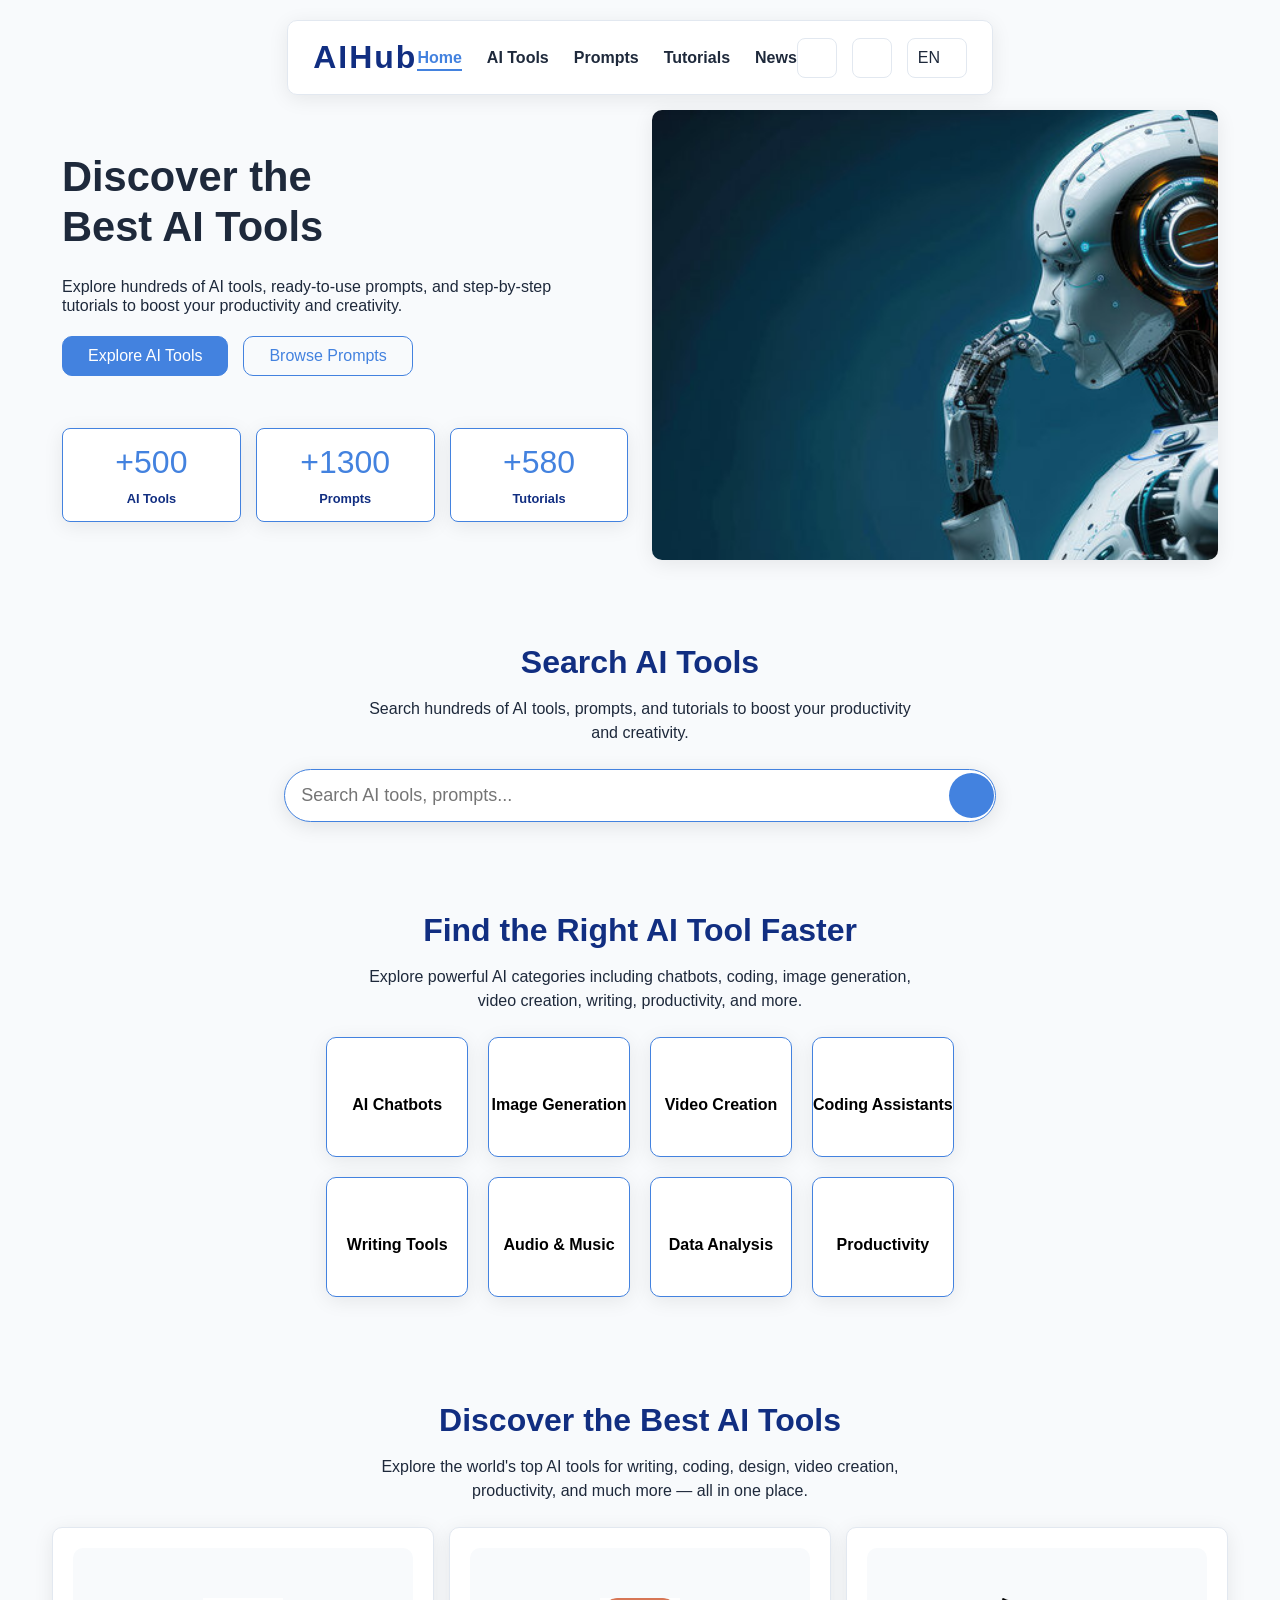
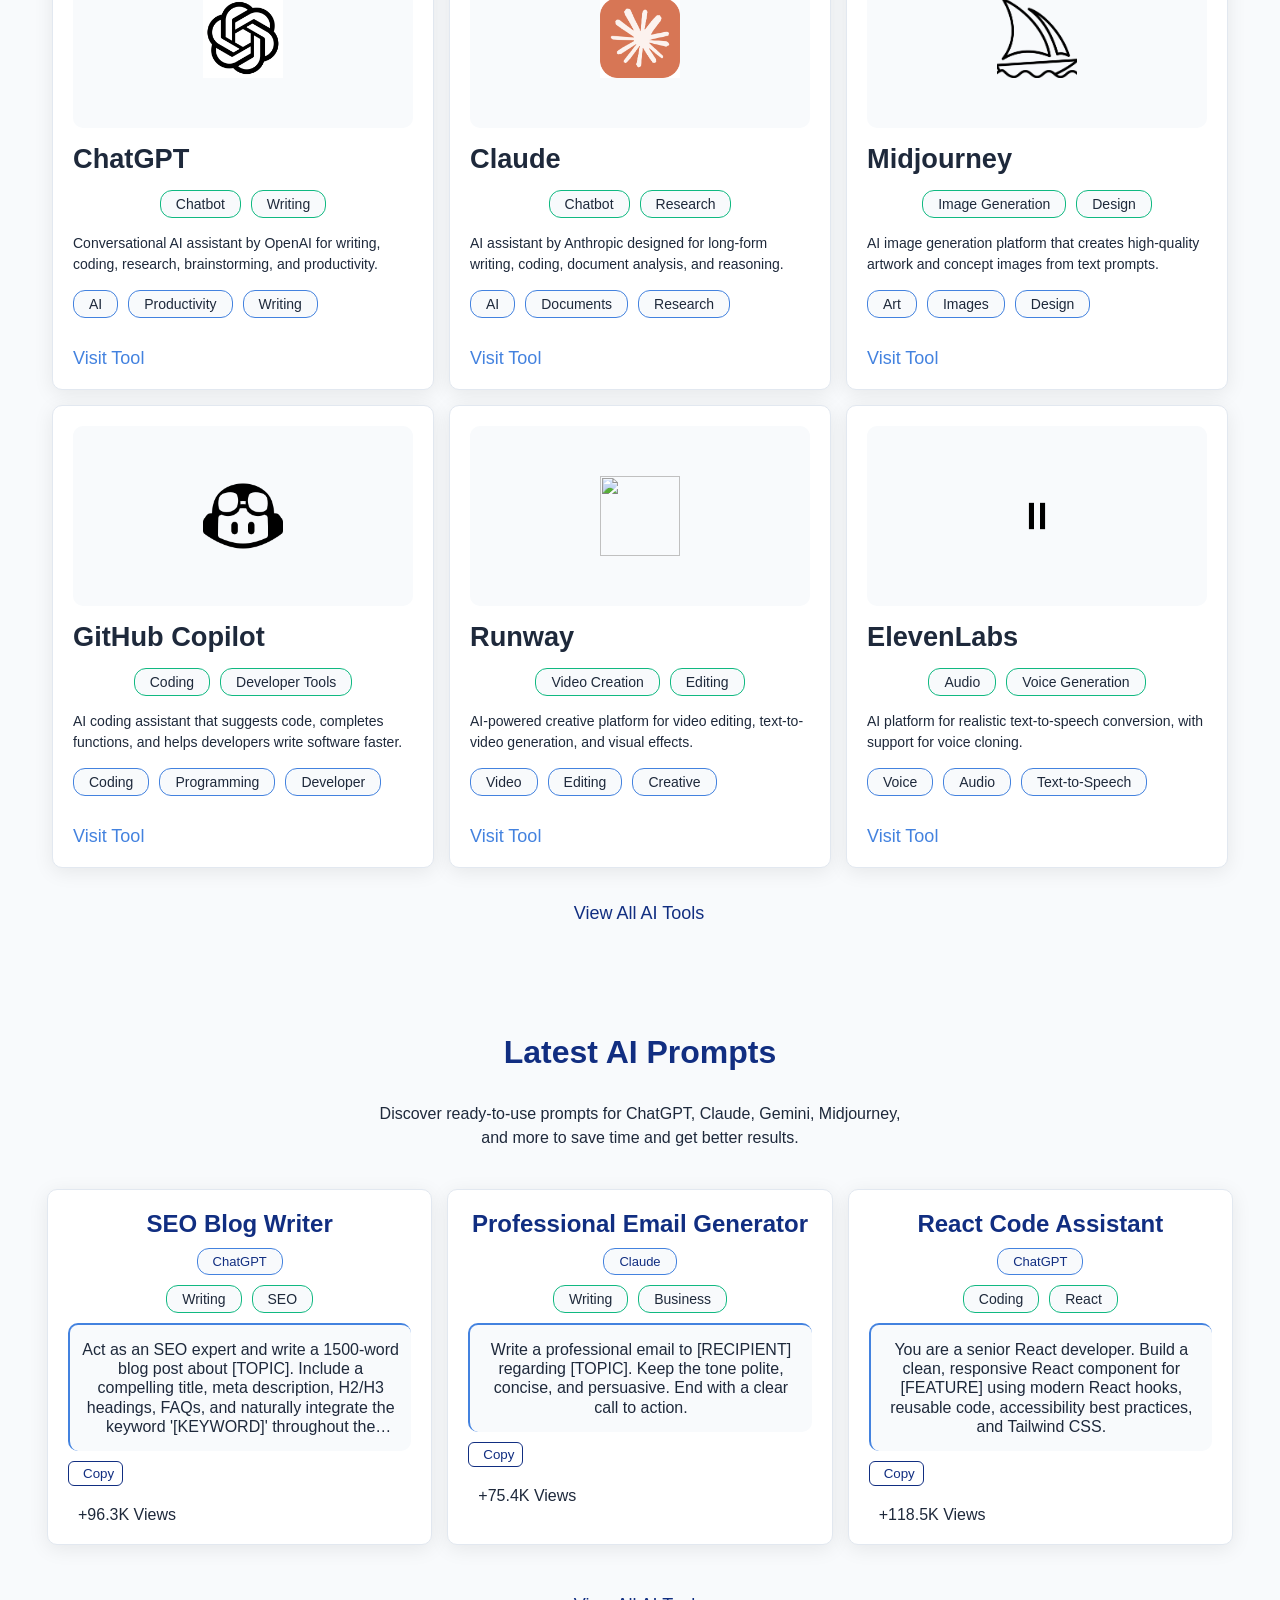
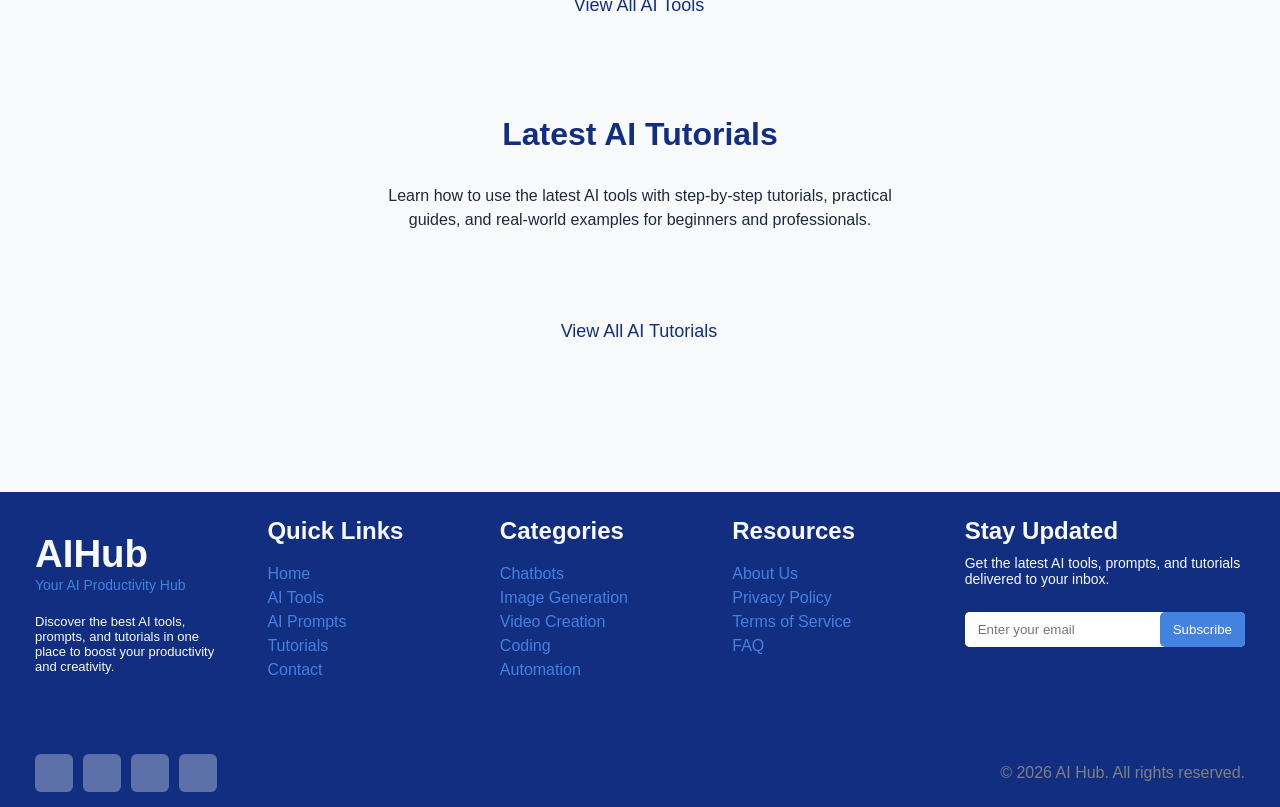
==== index.html @ 7625a00a "Add files via upload" ====
<!doctype html>
<html lang="en">
  <head>
    <meta charset="UTF-8" />
    <meta name="viewport" content="width=device-width, initial-scale=1.0" />
    <title>AIHub - AI Tools & Prompts</title>
    <link rel="stylesheet" href="css/style.css" />

    <!-- Google Font -->
    <link rel="preconnect" href="https://fonts.googleapis.com" />
    <link rel="preconnect" href="https://fonts.gstatic.com" crossorigin />
    <link
      href="https://fonts.googleapis.com/css2?family=Cairo:wght@400;600;700&display=swap"
      rel="stylesheet"
    />

    <!-- Font Awesome -->
    <link
      rel="stylesheet"
      href="https://cdnjs.cloudflare.com/ajax/libs/font-awesome/7.0.1/css/all.min.css"
    />
  </head>
  <body>
    <div class="container">
      <!-- Header -->
      <header>
        <a href="index.html"><h1>AIHub</h1></a>
        <nav>
          <ul class="list">
            <li><a href="index.html" class="nav-link active">Home</a></li>
            <li><a href="tools.html" class="nav-link">AI Tools</a></li>
            <li><a href="prompts.html" class="nav-link">Prompts</a></li>
            <li><a href="tutorials.html" class="nav-link">Tutorials</a></li>
            <li><a href="#" class="nav-link">News</a></li>
          </ul>
        </nav>
        <div class="icons">
          <a href="#search-section" class="search"
            ><i class="fa-solid fa-magnifying-glass"></i
          ></a>
          <button class="dark-mode">
            <i class="fa-solid fa-moon"></i> <i class="fa-solid fa-sun"></i>
          </button>
          <div class="lang">
            <p>EN</p>
            <i class="fa-solid fa-chevron-down"></i>
          </div>
          <div class="lang-container">
            <p class="en">EN <img src="image/leng-image-1.png" alt="" /></p>
            <p class="fr">FR <img src="image/lang-image-3.jpg" alt="" /></p>
            <p class="ar">AR <img src="image/lang-image-2.jpg" alt="" /></p>
          </div>
          <div class="menu">
            <i class="fa-solid fa-bars"></i>
          </div>
        </div>
      </header>
      <!-- Hero -->

      <section class="hero">
        <div class="left-section">
          <h1>Discover the Best AI Tools</h1>
          <p>
            Explore hundreds of AI tools, ready-to-use prompts, and step-by-step
            tutorials to boost your productivity and creativity.
          </p>
          <div class="btns">
            <a href="#featured-ai-tools"
              ><button class="primary-btn">Explore AI Tools</button></a
            >
            <a href="#latest-prompts">
              <button class="secondary-btn">Browse Prompts</button>
            </a>
          </div>
          <div class="stats">
            <div class="ai-tools">
              <span>+500</span>
              <h3>AI Tools</h3>
            </div>
            <div class="prompts">
              <span>+1300</span>
              <h3>Prompts</h3>
            </div>
            <div class="tutorials">
              <span>+580</span>
              <h3>Tutorials</h3>
            </div>
          </div>
        </div>
        <div class="right-section">
          <img src="image/image-1.jpg" alt="AI Dashboard" />
        </div>
      </section>

      <!-- search -->

      <div class="search-section" id="search-section">
        <h1 class="title-h1">Search AI Tools</h1>
        <p class="description">
          Search hundreds of AI tools, prompts, and tutorials to boost your
          productivity and creativity.
        </p>
        <div class="search-box">
          <input
            type="search"
            id="search-input"
            placeholder="Search AI tools, prompts..."
          />
          <button class="search-btn">
            <a href="#"><i class="fa-solid fa-magnifying-glass"></i></a>
          </button>
        </div>
      </div>

      <!-- Categories -->

      <div class="categories-section">
        <h1 class="title-h1">Find the Right AI Tool Faster</h1>
        <p class="description">
          Explore powerful AI categories including chatbots, coding, image
          generation, video creation, writing, productivity, and more.
        </p>
        <div class="categories"></div>
      </div>

      <!-- Featured AI Tools -->

      <div class="featured-ai-tools" id="featured-ai-tools">
        <h1 class="title-h1">Discover the Best AI Tools</h1>
        <p class="description">
          Explore the world's top AI tools for writing, coding, design, video
          creation, productivity, and much more — all in one place.
        </p>
        <div class="featureds"></div>
        <div class="view-all-btn">
          <a href="tools.html"
            >View All AI Tools <i class="fa-solid fa-arrow-right"></i
          ></a>
        </div>
      </div>

      <!-- Latest Prompts -->

      <div class="latest-prompts" id="latest-prompts">
        <h1 class="title-h1">Latest AI Prompts</h1>
        <p class="description desc-prompt">
          Discover ready-to-use prompts for ChatGPT, Claude, Gemini, Midjourney,
          and more to save time and get better results.
        </p>
        <div class="prompts-cards"></div>
        <div class="view-all-btn">
          <a href="prompts.html"
            >View All AI Tools <i class="fa-solid fa-arrow-right"></i
          ></a>
        </div>
      </div>

      <!-- Latest Tutorials -->

      <div class="latest-tutorials">
        <h1 class="title-h1">Latest AI Tutorials</h1>
        <p class="description">
          Learn how to use the latest AI tools with step-by-step tutorials,
          practical guides, and real-world examples for beginners and
          professionals.
        </p>
        <div class="cards-tutorials"></div>
        <div class="view-all-btn">
          <a href="tutorials.html"
            >View All AI Tutorials <i class="fa-solid fa-arrow-right"></i
          ></a>
        </div>
      </div>
    </div>
    <!-- Footer -->

    <footer>
      <div class="footer-content">
        <div class="logo">
          <h1>AIHub</h1>
          <span>Your AI Productivity Hub</span>
          <p>
            Discover the best AI tools, prompts, and tutorials in one place to
            boost your productivity and creativity.
          </p>
        </div>
        <div class="quick-links">
          <h2>Quick Links</h2>
          <ul>
            <li><a href="#">Home</a></li>
            <li><a href="#">AI Tools</a></li>
            <li><a href="#">AI Prompts</a></li>
            <li><a href="#">Tutorials</a></li>
            <li><a href="#">Contact</a></li>
          </ul>
        </div>
        <div class="categories-footer">
          <h2>Categories</h2>
          <ul>
            <li><a href="#">Chatbots</a></li>
            <li><a href="#">Image Generation</a></li>
            <li><a href="#">Video Creation</a></li>
            <li><a href="#">Coding</a></li>
            <li><a href="#">Automation</a></li>
          </ul>
        </div>
        <div class="resources">
          <h2>Resources</h2>
          <ul>
            <li><a href="#">About Us</a></li>
            <li><a href="#">Privacy Policy</a></li>
            <li><a href="#">Terms of Service</a></li>
            <li><a href="#">FAQ</a></li>
          </ul>
        </div>

        <div class="newsletter">
          <form>
            <h3>Stay Updated</h3>
            <p>
              Get the latest AI tools, prompts, and tutorials delivered to your
              inbox.
            </p>
            <div class="add-email">
              <input type="email" id="email" placeholder="Enter your email" />
              <button type="submit" id="subscribe">Subscribe</button>
            </div>
          </form>
        </div>
      </div>

      <div class="bottom-footer">
        <div class="links">
          <a href="https://github.com"><i class="fa-brands fa-github"></i></a>
          <a href="https://www.youtube.com"
            ><i class="fa-brands fa-youtube"></i
          ></a>
          <a href="https://www.linkedin.com/"
            ><i class="fa-brands fa-linkedin"></i
          ></a>
          <a href="https://x.com/"><i class="fa-brands fa-x-twitter"></i></a>
        </div>
        <div class="copyright">
          <p>© 2026 AI Hub. All rights reserved.</p>
        </div>
      </div>
    </footer>
    <script src="js/render.js"></script>
    <script src="js/index.js"></script>
  </body>
</html>
---- css/style.css ----
*{
    margin: 0;
    padding: 0;
    box-sizing: border-box;
    font-family: 'Inter', sans-serif;
}

:root{
    --background: #F8FAFC;
    --primary: #4382DF;
    --secondary: #112E81;
    --accent: #10B981;
    --surface: #FFFFFF;
    --text: #1E293B;
    --border: #E2E8F0;
    --shadow: 0 4px 20px rgba(0,0,0,.08);
    --transition: 0.3s ease-in-out;
}

.dark{
    --background: #0F172A;
    --primary: #60A5FA;
    --secondary: #E2E8F0;
    --accent: #34D399;
    --surface: #1E293B;
    --text: #F8FAFC;
    --border: #334155;
    --shadow: 0 4px 20px rgba(0,0,0,.35);
    --transition: 0.3s ease-in-out;
}

html{
    scroll-behavior: smooth;
}

body{
    background: var(--background);
    color: var(--text);
    min-height: 100vh;
}

a{
    text-decoration: none;
}

.container{
    width: 95%;
    max-width: 1300px;
    margin: 0 auto;
    display: flex;
    flex-direction: column;
    align-items: center;
    justify-content: center;
}

/* header */

header{
    position: sticky;
    background: var(--surface);
    box-shadow: var(--shadow);
    top: 20px;
    z-index: 1000;
    min-height: 75px;
    display: flex;
    align-items: center;
    justify-content: space-between;
    padding: 15px 25px;
    border-radius: 10px;
    transition: var(--transition);
    border: 1px solid var(--border);
}

header h1{
    cursor: pointer;
    color: var(--secondary);
    font-size: 2rem;
    letter-spacing: 2px;
}

header h1:hover{
    scale: 1.03;
}

header nav ul{
    display: flex;
    gap: 25px;
    list-style: none;
}

header nav ul li a{
    text-decoration: none;
    color: var(--text);
    font-weight: 600;
    position: relative;
    transition: var(--transition);
}

header nav ul li .nav-link::after{
    content: '';
    position: absolute;
    width: 0px;
    height: 2px;
    bottom: -5px;
    left: 0;
    background: var(--primary);
    transition: var(--transition);
}

header nav ul li .nav-link.active::after{
    width: 100%;
}

header nav ul li .nav-link:hover,
header nav ul li .nav-link.active{
    color: var(--primary);
}

header nav ul li:hover .nav-link::after{
    width: 100%;
}

header .icons{
    display: flex;
    align-items: center;
    gap: 15px;
}

header .icons .search, header .icons .dark-mode, header .icons .menu{
    width: 40px;
    height: 40px;
    font-size: 1.2rem;
    background: var(--surface);
    border: 1px solid var(--border);
    border-radius: 8px;
    display: flex;
    align-items: center;
    justify-content: center;
    color: var(--secondary);
    cursor: pointer;
    transition: var(--transition);
}

.dark-mode .fa-sun{
    display: none;
}

.dark .fa-moon{
    display: none;
}

.dark .fa-sun{
    display: inline-block;
}

header .search a {
    color: var(--secondary);
}

header .icons .menu{
    display: none;
}

header .lang-container{
    position: absolute;
    top: 90px;
    right: 20px;
    background: var(--surface);
    padding: 10px ;
    flex-direction: column;
    gap: 10px;
    box-shadow: var(--shadow);
    border-radius: 10px;
    transition: var(--transition);
    display: none;
}

header .lang-container.active{
    display: flex;
}

header .lang-container p{
    border-bottom: 1px solid var(--border);
    display: flex;
    align-items: center;
    gap: 20px;
    padding: 8px;
    border-radius: 10px;
    cursor: pointer;
}

header .lang-container p:hover{
    background: var(--background);
}

header .lang-container p img{
    width: 30px;
    height: 20px;
    object-fit: cover;
}

header .icons .search:hover, header .icons .dark-mode:hover, header .lang:hover{
    background: var(--primary);
    color: var(--surface);
    scale: 1.05;
}

header .lang{
    display: flex;
    align-items: center;
    justify-content: space-between;
    gap: 6px;
    cursor: pointer;
    height: 40px;
    min-width: 60px;
    padding: 6px 10px;
    background: var(--surface);
    border: 1px solid var(--border);
    border-radius: 8px;
    transition: var(--transition);
}

header .lang i{
    font-size: 15px;
}

header .lang.active i{
    transform: rotate(180deg);
}

/* hero */

.hero{
    display: flex;
    align-items: center;
    justify-content: space-between;
    margin: 20px 0;
    min-height: 300px;
    padding: 15px 30px;
}

.hero .left-section{
    width: 49%;
}

.hero .left-section h1{
    font-size: 2.6rem;
    margin-bottom: 25px;
    font-weight: 700;
    max-width: 300px;
    line-height: 1.2;
}

.hero .left-section p{
    margin-bottom: 20px;
    line-height: 1.2;
    max-width: 500px;
}

.hero .left-section .btns{
    display: flex;
    gap: 15px;
}

.hero .left-section button{
    padding: 10px 25px;
    font-size: 1rem;
    border: none;
    border-radius: 10px;
    cursor: pointer;
    margin-bottom: 20px;
    transition: var(--transition);
}

.hero .left-section .primary-btn{
    background: var(--primary);
    color: var(--surface);
    border: 1px solid var(--primary);
}

.hero .left-section .primary-btn:hover{
    color: var(--primary);
    background: transparent;
    scale: 1.05;
}
.hero .left-section .secondary-btn{
    background: transparent;
    border: 1px solid var(--primary);
    color: var(--primary);
}
.hero .left-section .secondary-btn:hover{
    color: var(--surface);
    background: var(--primary);
    scale: 1.05;
}

.hero .left-section .stats{
    width: 100%;
    display: flex;
    justify-content: space-between;
    align-items: center;
    gap: 15px;
}

.hero .left-section .stats div{
    flex: 1;
    background: var(--surface);
    padding: 15px;
    border: 1px solid var(--primary);
    border-radius: 8px;
    text-align: center;
    display: flex;
    flex-direction: column;
    gap: 10px;
    box-shadow: var(--shadow);
    margin-top: 2rem;
    transition: 0.2s ease;
}

.hero .left-section .stats div:hover{
    box-shadow: 0 4px 20px rgba(0,0,0,.2);
    transform: translateY(-5px);
}

.hero .left-section .stats div span{
    font-size: 2rem;
    color: var(--primary);
}

.hero .left-section .stats div h3{
    font-size: 0.8rem;
    color: var(--secondary);
}

.hero .right-section{
    width: 49%;
}

.hero .right-section img{
    width: 100%;
    height: 450px;
    object-fit: cover;
    border-radius: 10px;
    box-shadow: var(--shadow);
}

/* search-section */

.search-section{
    margin: 30px 0;
    text-align: center;
    padding: 15px;
    width: 100%;
}

.search-section .search-box{
    max-width: 60%;
    margin: auto;
    display: flex;
    align-items: center;
    justify-content: center;
    border: 1px solid var(--primary);
    border-radius: 40px;
    background: var(--surface);
    box-shadow: 0 4px 20px rgba(0,0,0,.1);
    transition: var(--transition);
    padding: 0 1px;
}

.search-section .search-box input{
    flex: 1;
    padding: 15px;
    background: transparent;
    border: none;
    outline: none;
    font-size: 18px;
}

.search-section .search-box:has(input:focus){
    box-shadow: 0 4px 20px rgba(0,0,0,.3);
    scale: 1.1;
}

.search-section .search-box button{
    border-radius: 50%;
    width: 45px;
    height: 45px;
    font-size: 18px;
    padding: 0 12px;
    background: var(--primary);
    border: none;
    cursor: pointer;
    color: var(--surface);
    transition: scale var(--transition);
}

.search-section .search-box button:hover{
    scale: 1.02;
}

.search-section .search-box a{
    color: var(--surface);
}

/* categories-section */

.categories-section{
    margin: 30px auto;
    text-align: center;
    padding: 15px 0;
    max-width: 1000px;
}

.categories-section .categories{
    display: grid;
    grid-template-columns: repeat(4 ,1fr);
    gap: 20px;
}

.categories-section .categories .categorie{
    background: var(--surface);
    min-height: 120px;
    border: 1px solid var(--primary);
    border-radius: 10px;
    display: flex;
    flex-direction: column;
    align-items: center;
    justify-content: center;
    gap: 15px;
    cursor: pointer;
    transition: var(--transition);
    box-shadow: var(--shadow);
}

.categories-section .categories .categorie i{
    font-size: 1.6rem;
    color: var(--secondary);
    transition: var(--transition);
}

.categories-section .categories .categorie h3{
    font-size: 16px;
}

.categories-section .categories .categorie:hover{
    transform: translateY(-5px);
    box-shadow: 0 4px 20px rgba(0,0,0,.2);
    background: var(--primary);
    color: var(--surface);
    border: 1px solid var(--secondary);
}

.categories-section .categories .categorie:hover i{
    scale: 1.2;
    color: var(--surface);
}

/* featured-ai-tools */

.featured-ai-tools{
    text-align: center;
    padding: 30px 20px;
    margin: 30px 0;
}

.featureds{
    display: grid;
    grid-template-columns: repeat(3, 1fr);
    gap: 15px;
}

.featureds .featured{
    background: var(--surface);
    border: 1px solid var(--border);
    border-radius: 10px;
    padding: 20px;
    box-shadow: var(--shadow);
    transition: var(--transition);
    display: flex;
    flex-direction: column;
    max-width: 400px;
    align-items: start;
    gap: 15px;
}

.featureds .featured:hover{
    transform: translateY(-3px);
    box-shadow: 0 4px 20px rgba(0,0,0,.2);
    border: 1px solid var(--primary);
}

.featureds .featured:hover .logo img{
    scale: 1.1;
}

.featureds .featured .logo{
    background: var(--background);
    padding: 50px;
    width: 100%;
    border-radius: 10px;
    display: flex;
    align-items: center;
    justify-content: center;
}

.featureds .featured .logo img{
    width: 80px;
    height: 80px;
    object-fit: cover;
    transition: var(--transition);
}

.featureds .featured strong{
    font-size: 1.7rem;
    font-weight: 600;
}

.featureds .featured .description{
    text-align: start;
    font-size: 14px;
    margin: 0;
}

.featureds .featured .tags{
    display: flex;
    gap: 10px;
}

.featureds .featured .tags span{
    background: var(--background);
    border: 1px solid var(--primary);
    padding: 5px 15px;
    font-size: 14px;
    border-radius: 12px;
}

.featureds .featured .stars{
    display: flex;
    gap: 5px;
    font-size: 18px;
}

.stars i{
    color: #FF8F00;
}

.btn-visit{
    display: flex;
    gap: 5px;
    align-items: center;
    text-decoration: none;
    font-size: 18px;
    color: var(--primary);
    transition: var(--transition);
}

.btn-visit:hover{
    gap: 10px;
}

.btn-visit i{
    font-size: 20px;
}

.view-all-btn a{
    display: flex;
    align-items: center;
    justify-content: center;
    margin-top: 35px;
    gap: 2px;
    transition: var(--transition);
    text-decoration: none;
    color: var(--secondary);
    font-size: 18px;
    font-weight: 500;
}

.view-all-btn i{
    font-size: 20px;
    transition: var(--transition);
}

.view-all-btn a:hover{
    color: var(--primary);
}

.view-all-btn a:hover i{
    transform: translateX(6px);
}

/* latest-prompts */

.latest-prompts{
    padding: 20px 15px;
    margin: 30px auto;
    text-align: center;
    display: flex;
    flex-direction: column;
    gap: 15px;
}

.title-h1{
    font-size: 2rem;
    margin-bottom: 16px;
    color: var(--secondary);
}

.description{
    max-width: 550px;
    margin: auto;
    margin-bottom: 24px;
    line-height: 1.5;
}

.desc-prompt{
    display: -webkit-box;
    -webkit-line-clamp: 5;
    -webkit-box-orient: vertical;
    overflow: hidden;
}

.prompts-cards{
    display: grid;
    grid-template-columns: repeat(3, 1fr);
    gap: 15px;
}

.prompts-cards .card{
    background: var(--surface);
    border: 1px solid var(--border);
    box-shadow: var(--shadow);
    padding: 20px;
    transition: var(--transition);
    border-radius: 10px;
    display: flex;
    flex-direction: column;
    gap: 10px;
}

.prompts-cards .card:hover{
    transform: translateY(-3px);
    box-shadow: 0 4px 20px rgba(0,0,0,.2);
    border: 1px solid var(--primary);
}

.prompts-cards .card h3{
    font-size: 1.5rem;
    font-weight: 800;
    text-align: center;
    color: var(--secondary);
}

.prompts-cards .card .name-ai-model p{
    border: 1px solid var(--primary);
    width: fit-content;
    padding: 5px 15px;
    border-radius: 12px;
    font-size: 13px;
    margin: 0 auto;
    color: var(--secondary);
    background: var(--background);
}


.category{
    display: flex;
    gap: 10px;
    margin: 0 auto;
}

.category span{
    background: var(--background);
    border: 1px solid var(--accent);
    padding: 5px 15px;
    font-size: 14px;
    border-radius: 12px;
}

.prompts-cards .card .prompt-preview{
    background: var(--background);
    padding: 15px 12px;
    border-top: 2px solid var(--primary);
    border-left: 2px solid var(--primary);
    border-radius: 10px;
    max-height: 150px;
}

.prompts-cards .card .prompt-preview p{
    display: -webkit-box;
    -webkit-line-clamp: 5;
    -webkit-box-orient: vertical;
    overflow: hidden;
    line-height: 1.2;
}

.prompts-cards .card .copy-btn{
    width: fit-content;
    display: flex;
    align-items: center;
    gap: 6px;
    padding: 4px 8px;
    cursor: pointer;
    background: var(--surface);
    color: var(--secondary);
    border: 1px solid var(--secondary);
    border-radius: 6px;
    transition: var(--transition);
}

.prompts-cards .card .copy-btn:hover{
    background: var(--primary);
    color: var(--surface);
}

.prompts-cards .card .actions{
    display: flex;
    justify-content: space-between;
    align-items: center;
    padding: 10px;
    padding-bottom: 0;
}

/* latest-tutorials */

.latest-tutorials{
    padding: 20px 15px;
    margin: 30px auto;
    text-align: center;
    display: flex;
    flex-direction: column;
    gap: 15px;
}

.cards-tutorials{
    display: grid;
    grid-template-columns:repeat(auto-fit,minmax(280px,1fr));
    gap: 15px;
}

#tutorials-results{
    grid-template-columns:repeat(4, 1fr);
}

.cards-tutorials .card{
    display: flex;
    flex-direction: column;
    align-items: start;
    gap: 10px;
    padding: 20px;
    background: var(--surface);
    border-radius: 10px;
    box-shadow: var(--shadow);
    transition: var(--transition);
    border: 1px solid var(--border);
}

.cards-tutorials .card:hover{
    transform: translateY(-3px);
    box-shadow: 0 4px 20px rgba(0,0,0,.2);
    border: 1px solid var(--primary);
}

.cards-tutorials .card h3{
    font-size: 1.4rem;
    margin: 5px 0;
     display: -webkit-box;
    -webkit-line-clamp: 2; 
    -webkit-box-orient: vertical;
    overflow: hidden;
}

.cards-tutorials .card img{
    width: 100%;
    height: 160px;
    border-radius: 10px;
    object-fit: cover;
}

.cards-tutorials .card p{
    text-align: start;
    display: -webkit-box;
    -webkit-line-clamp: 3;
    -webkit-box-orient: vertical;
    overflow: hidden;
    text-overflow: ellipsis;
}

.cards-tutorials .card .actions{
    display: flex;
    justify-content: space-between;
    align-items: center;
    width: 100%;
}

.cards-tutorials .card .actions p{
    border: 1px solid var(--secondary);
    padding: 4px 10px;
    border-radius: 12px;
    font-weight: 600;
    font-size: 16px;
    background: var(--background);
    color: var(--secondary);
}

.cards-tutorials .card .actions span{
    font-size: 14px;
}

.cards-tutorials .card .level{
    display: flex;
    align-items: center;
    gap: 10px;
    margin: 10px 0;
}

.cards-tutorials .card .level span{
    background: var(--background);
    border: 1px solid var(--primary);
    padding: 5px 15px;
    font-size: 14px;
    border-radius: 12px;
}

/* footer */

footer{
    background: var(--secondary);
    color: var(--background);
    margin-top: 100px;
}

footer .footer-content{
    display: grid;
    grid-template-columns: repeat(5, 1fr);
    gap: 15px;
    margin-bottom: 20px;
    padding: 25px 35px;
}

footer .footer-content .logo h1{
    font-size: 2.4rem;
    margin: 15px auto;
    margin-bottom: 0;
}

footer .footer-content .logo span{
    font-size: 14px;
    color: var(--primary);
}

footer .footer-content .logo p{
    font-size: 13px;
    max-width: 180px;
    margin: 20px 0;
}

footer .footer-content ul li{
    list-style: none;
}

footer .footer-content ul li a{
    text-decoration: none;
    color: var(--primary);
    transition: var(--transition);
}

footer .footer-content ul li a:hover{
    color: white;
    transform: translateX(5px);
}

footer .footer-content .quick-links ul,
footer .footer-content .categories-footer ul,
footer .footer-content .resources ul{
    display: flex;
    flex-direction: column;
    gap: 6px;
    margin-top: 20px;
}

footer .footer-content .newsletter form{
    display: flex;
    flex-direction: column;
    gap: 10px;
}

footer .footer-content .newsletter form h3{
    font-size: 1.5rem;
}

footer .footer-content .newsletter form p{
    font-size: 14px;
}

footer .footer-content .newsletter form .add-email{
    display: flex;
    width: 100%;
    justify-content: space-between;
    background: white;
    border-radius: 5px;
    margin-top: 15px;
}

footer .footer-content .newsletter form .add-email input,
footer .footer-content .newsletter form .add-email button{
    border: none;
    padding: 10px 13px;
    outline: none;
    border-radius: 5px;

}

footer .footer-content .newsletter form .add-email input{
    flex: 1;
}

footer .footer-content .newsletter form .add-email #subscribe{
    background: var(--primary);
    color: var(--surface);
    cursor: pointer;
    border-radius: 5px;
}

footer .bottom-footer{
    padding-top: 20px;
    display: flex;
    justify-content: space-between;
    align-items: center;
    padding: 15px 35px;
}

footer .bottom-footer .links{
    display: flex;
    gap: 10px;
    font-size: 20px;
}

footer .bottom-footer .links i{
    padding: 6px;
    display: flex;
    align-items: center;
    justify-content: center;
    width: 38px;
    height: 38px;
    border-radius: 6px;
    background: rgba(255,255,255,.4);
    filter: opacity(.8);
}

footer .bottom-footer .links a{
    text-decoration: none;
}

footer .bottom-footer .links i:hover{
    filter: opacity(1);
}

footer .bottom-footer .links .fa-github{
    color: var(--surface);
}
footer .bottom-footer .links .fa-youtube{
    color: #FF0000;
}
footer .bottom-footer .links .fa-linkedin{
    color: #112E81;
}
footer .bottom-footer .links .fa-x-twitter{
    color: black;
}

footer .bottom-footer .copyright p{
    font-size: 16px;
    color: gray;
}

/* Responseve */

@media (max-width: 1024px){
    header{
        margin: auto;
    }
    .hero{
        display: flex;
        flex-direction: column;
        align-items: center;
        justify-content: space-between;
    }
    .hero .left-section{
        width: 100%;
    }

    .hero .left-section h1{
        font-size: 2rem;
    }

    .hero .left-section p{
        font-size: 16px;
    }

    .hero .left-section button{
        font-size: .8rem;
    }

    .hero .right-section{
        display: none;
    }

    .title-h1{
        font-size: 1.8rem;
    }

    .description{
        max-width: 460px;
    }

    .categories-section .categories,
    .latest-tutorials .cards-tutorials{
        grid-template-columns: repeat(3 ,1fr);
    }

    footer .footer-content{
        display: grid;
        grid-template-columns: repeat(4, 1fr);
    }
}

@media (max-width: 768px) {
    .search-section .search-box{
        max-width: 100%;
    }

    .description{
        font-size: 14px;
    }

    .categories-section .categories .categorie h3{
        font-size: 14px;
    }

    .featureds,
    .latest-prompts .prompts-cards,
    .latest-tutorials .cards-tutorials{
        grid-template-columns: repeat(1, 1fr);
    }

    .latest-tutorials .cards-tutorials .card img{
        height: 200px;
    }

    .categories-section .categories{
        grid-template-columns: repeat(2 ,1fr);
    }

    header nav ul{
        flex-direction: column;
        position: absolute;
        background: var(--surface);
        padding: 20px;
        top: 100px;
        left: 50px;
        transform: scaleY(0);
        transform-origin: top;
        right: 20px;
        text-align: center;
        transition: transform var(--transition);
    }

    header nav ul.active{
        transform: scaleY(1);
    }

    header .icons .search, header .icons .dark-mode, header .icons .menu{
        width: 35px;
        height: 35px;
        font-size: 0.9rem;
    }

    header .icons{
        display: flex;
        align-items: center;
        gap: 8px;
    }

    header .lang{
        height: 35px;
        min-width: 55px;
    }
    header .icons .menu{
        display: inline-block;
        text-align: center;
        display: flex;
        justify-content: center;
    }

    .hero .left-section .stats{
        width: 100%;
        display: flex;
        justify-content: space-between;
        align-items: center;
        gap: 8px;
    }

    .hero .left-section .stats div span{
        font-size: 1.8rem;
    }

    footer .footer-content{
        display: grid;
        grid-template-columns: repeat(1, 1fr);
        gap: 15px;
        margin-bottom: 20px;
        padding: 15px 25px;
    }

    footer .footer-content .logo p{
        font-size: 13px;
        max-width: 280px;
        margin: 20px 0;
    }

    footer .footer-content .newsletter form{
        margin-top: 20px;
    }

    footer .footer-content .newsletter form .add-email{
        width: 90%;
    }

    footer .bottom-footer .copyright p{
        font-size: 12px;
        color: gray;
    }

    footer .bottom-footer .links i{
        width: 34px;
        height: 34px;
        font-size: 18px;
    }

    footer .bottom-footer .links a{
        text-decoration: none;
    }
    #tutorials-results{
        grid-template-columns: repeat(1, 1fr);
    }
    .prompts-cards{
        grid-template-columns: repeat(1, 1fr);
    }
}

.pagination {
  display: flex;
  justify-content: center;
  list-style: none;
  padding: 0px;
  margin: 30px 0;
}

.pagination li a {
  display: block;
  padding: 8px 12px;
  text-decoration: none;
  border: 1px solid gray;
  color: var(--text);  
  margin: 0 4px;
  border-radius: 5px;
}

.pagination li a.active {
  background-color: var(--primary);
  color: var(--surface);
}

.pagination li a.disabled {
  color: #dddddd;
  cursor: not-allowed;
  pointer-events: none;
}

/* Search page */

.search-result{
    margin-top: 60px;
    padding: 30px 20px;
}

.results{
    margin-top: 30px;
    display: flex;
    padding: 20px;
}

.results h3{
    flex: 1;
    text-align: center;
}

.results h3{
    font-size: 1.2rem;
    font-weight: 600;
    color: var(--text);
    cursor: pointer;
}

.results h3.active{
    color: var(--primary);
    position: relative;
}

.results h3.active::after{
    content: '';
    width: 40px;
    height: 2px;
    background: var(--primary);
    position: absolute;
    bottom: -5px;
    left: 50%;
    right: 50%;
    transform: translate(-50%, -50%);
}

#search-words{
    font-weight: 400;
    color: var(--accent);
    margin-left: 10px;
}

.no-results{
    position: absolute;
    top: 50%;
    left: 50%;
    transform: translate(-50%, -50%);
    width: max-content;
    margin: 40px 0;
}

.no-results p{
    font-size: 1.4rem;
    font-weight: 600;
}
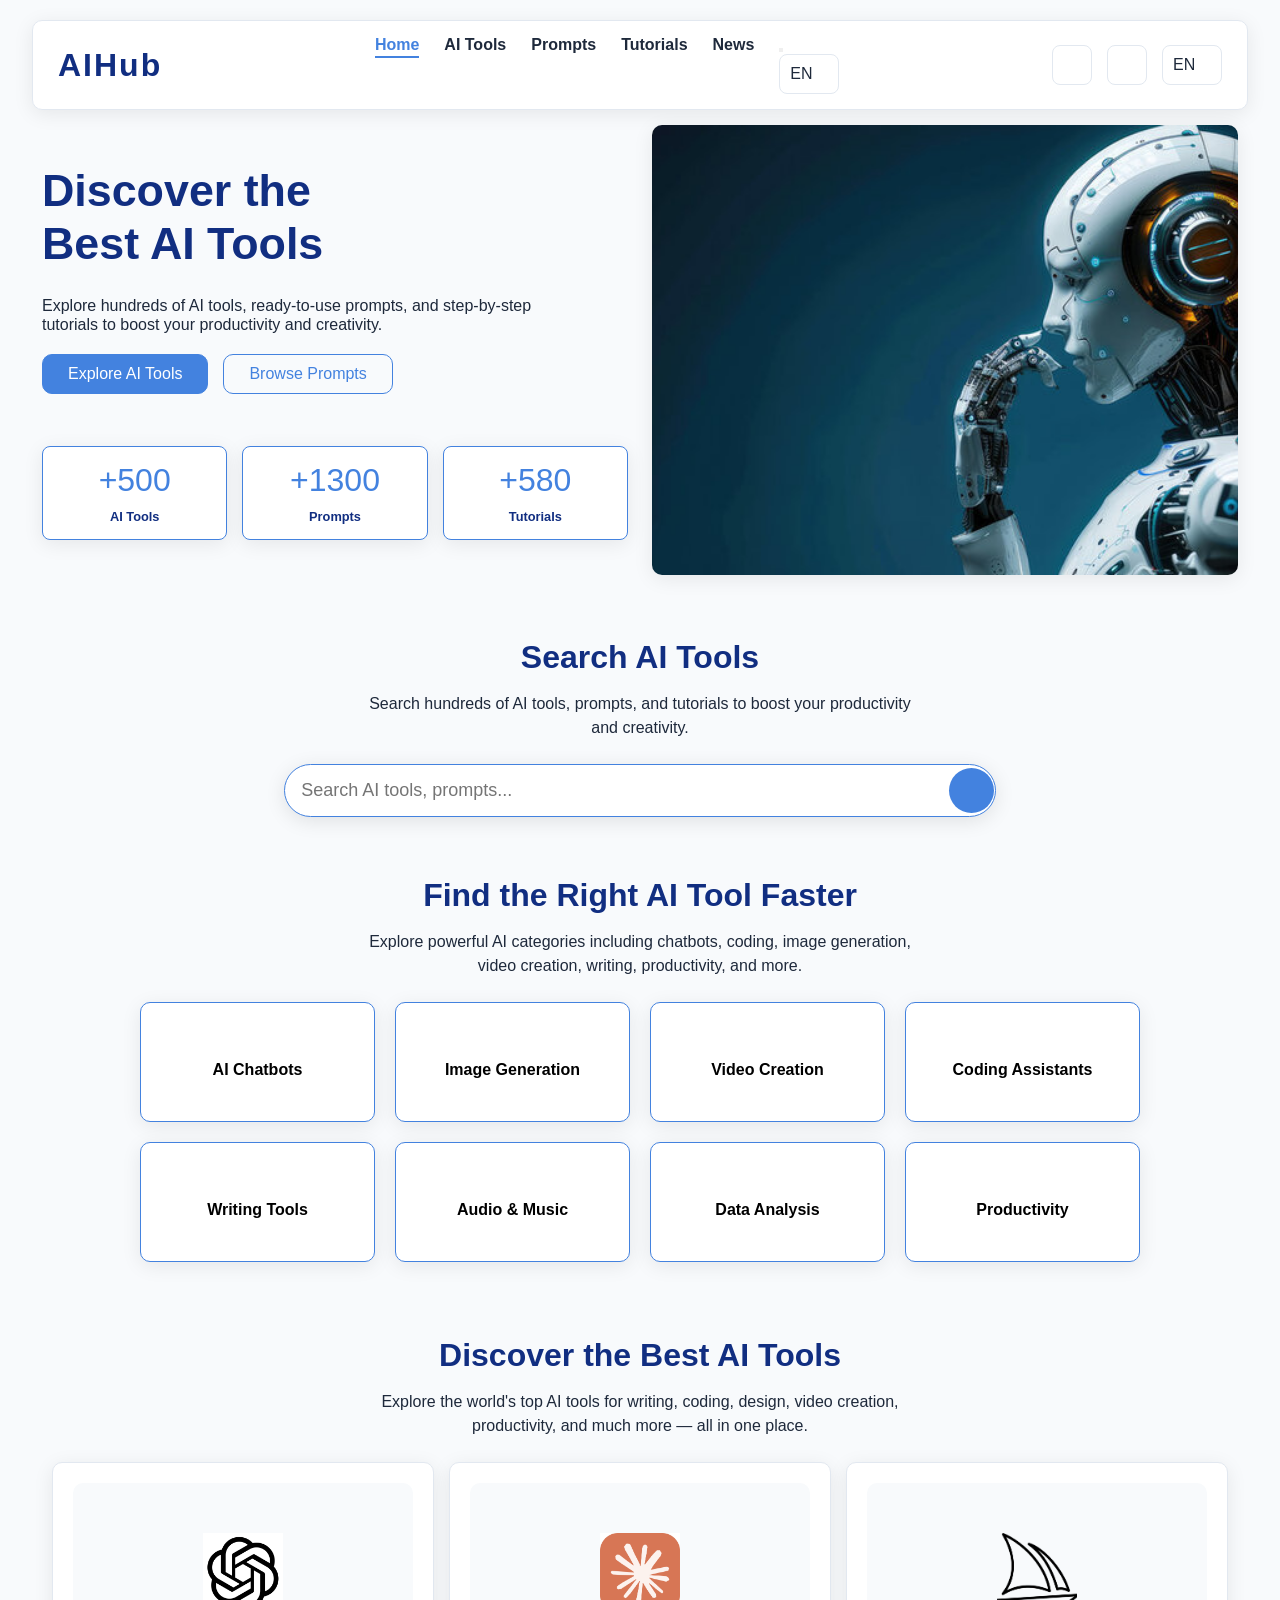
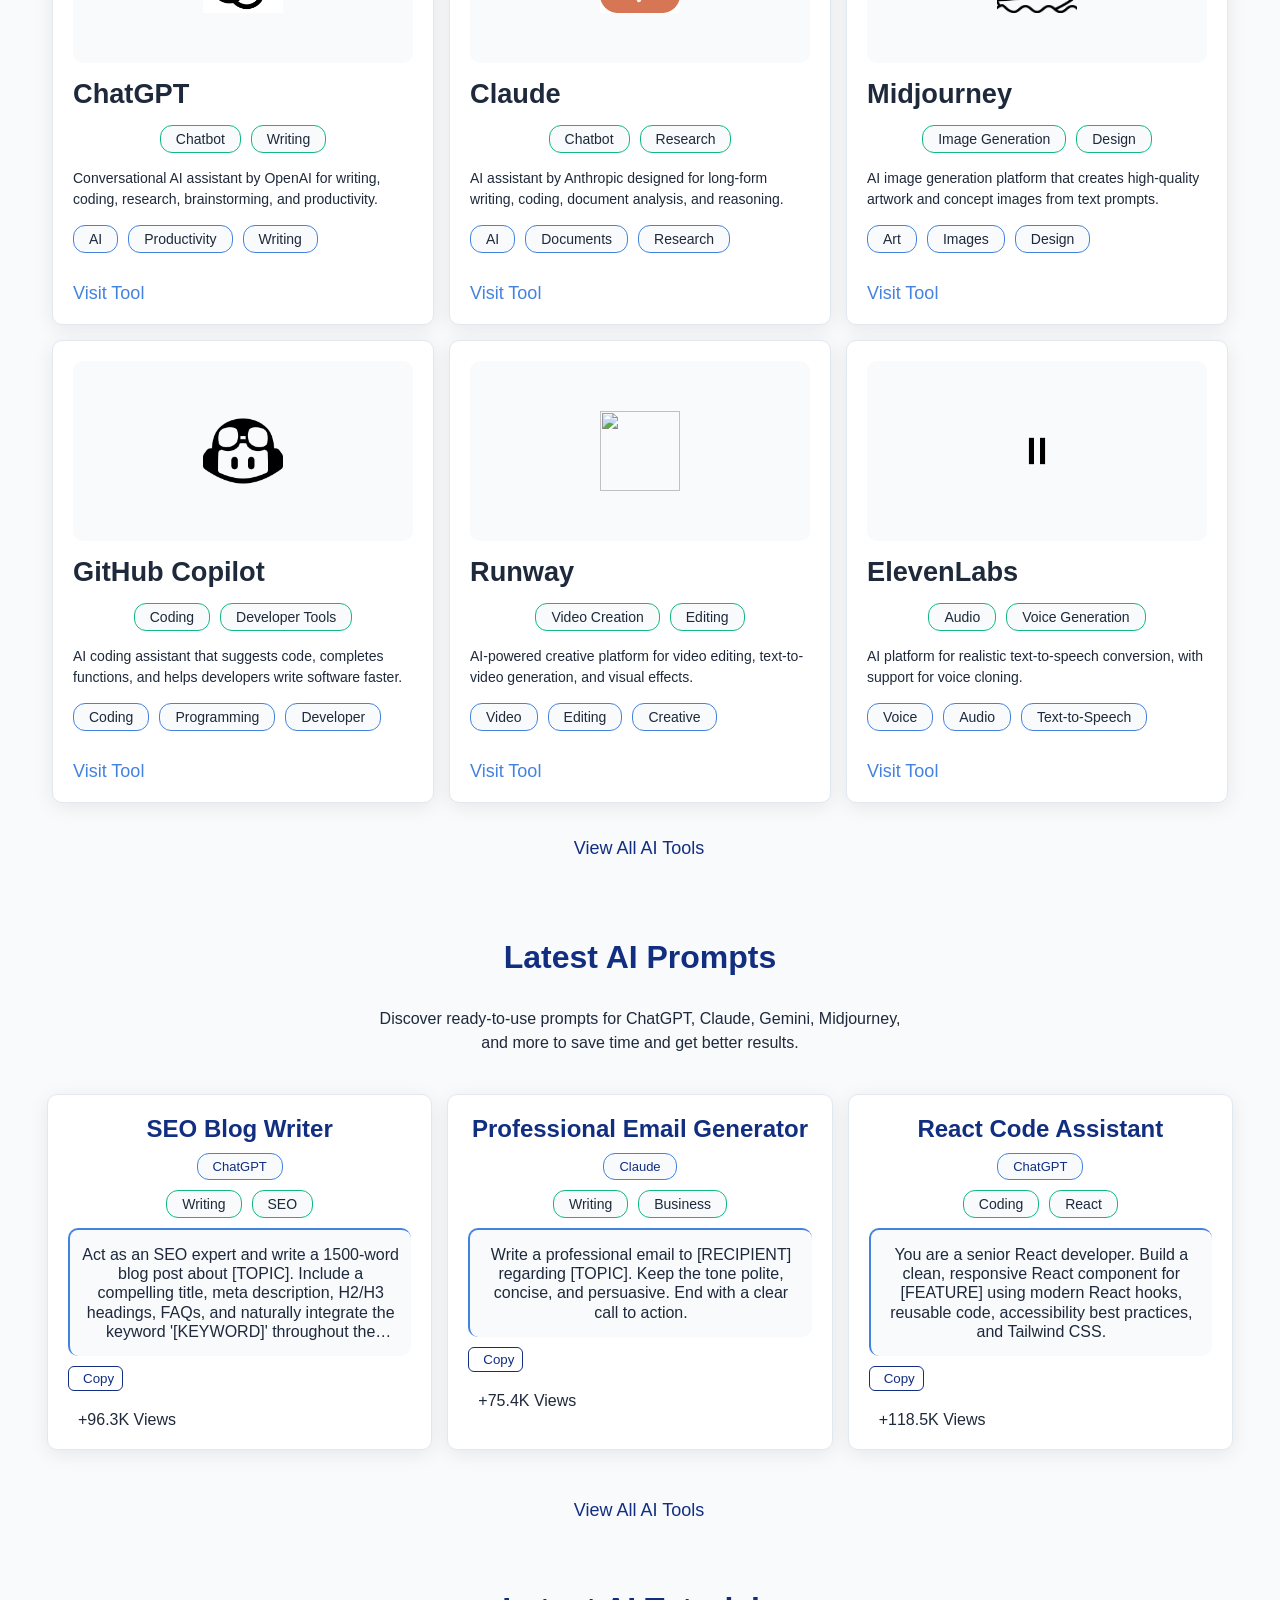
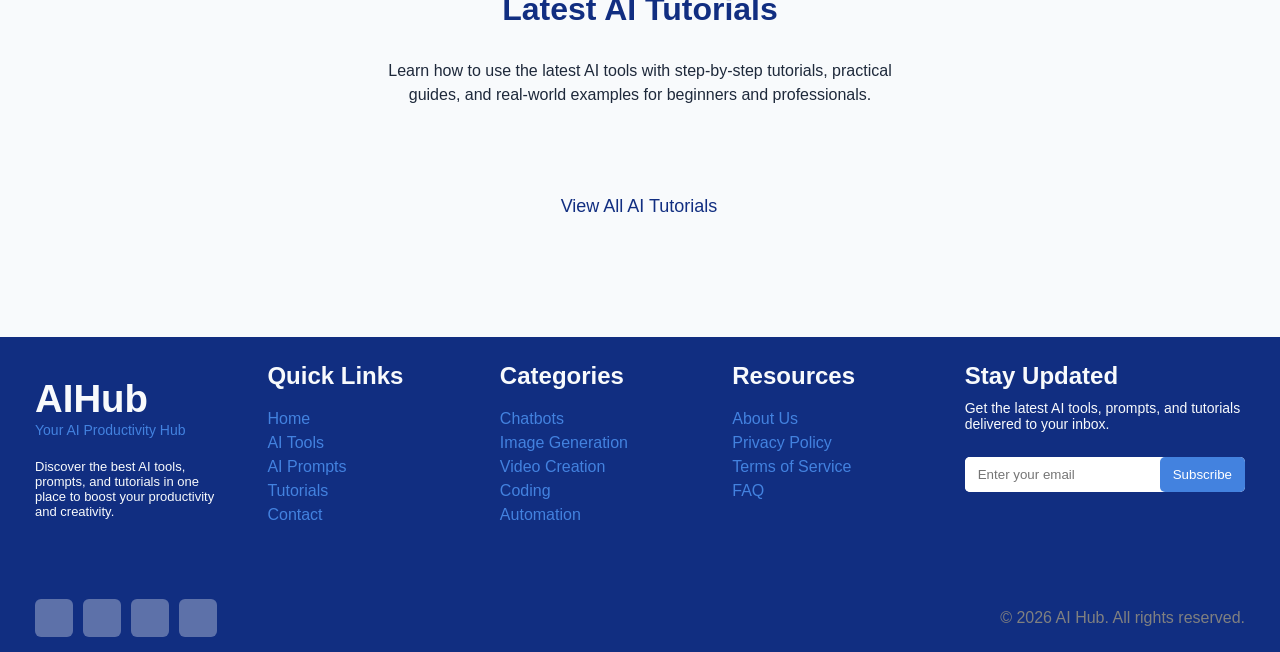
==== commit a8e3e54e: "Update index.html" ====
--- a/index.html
+++ b/index.html
@@ -3,6 +3,10 @@
   <head>
     <meta charset="UTF-8" />
     <meta name="viewport" content="width=device-width, initial-scale=1.0" />
+    <meta
+      name="google-site-verification"
+      content="LVx-Iyf7S69JQKcmqknAv_falQsrpifusyd_CS8xEuE"
+    />
     <title>AIHub - AI Tools & Prompts</title>
     <link rel="stylesheet" href="css/style.css" />
 
@@ -32,10 +36,20 @@
             <li><a href="prompts.html" class="nav-link">Prompts</a></li>
             <li><a href="tutorials.html" class="nav-link">Tutorials</a></li>
             <li><a href="#" class="nav-link">News</a></li>
+
+            <div class="mobile-settings">
+              <button class="dark-mode header-item">
+                <i class="fa-solid fa-moon"></i> <i class="fa-solid fa-sun"></i>
+              </button>
+              <div class="lang header-item">
+                <p>EN</p>
+                <i class="fa-solid fa-chevron-down"></i>
+              </div>
+            </div>
           </ul>
         </nav>
         <div class="icons">
-          <a href="#search-section" class="search"
+          <a href="#search-section" class="search header-item"
             ><i class="fa-solid fa-magnifying-glass"></i
           ></a>
           <button class="dark-mode">
--- a/css/style.css
+++ b/css/style.css
@@ -47,10 +47,6 @@
     width: 95%;
     max-width: 1300px;
     margin: 0 auto;
-    display: flex;
-    flex-direction: column;
-    align-items: center;
-    justify-content: center;
 }
 
 /* header */
@@ -236,7 +232,7 @@
     justify-content: space-between;
     margin: 20px 0;
     min-height: 300px;
-    padding: 15px 30px;
+    padding: 15px 10px;
 }
 
 .hero .left-section{
@@ -244,11 +240,12 @@
 }
 
 .hero .left-section h1{
-    font-size: 2.6rem;
+    font-size: 2.8rem;
     margin-bottom: 25px;
     font-weight: 700;
     max-width: 300px;
     line-height: 1.2;
+    color: var(--secondary);
 }
 
 .hero .left-section p{
@@ -270,6 +267,7 @@
     cursor: pointer;
     margin-bottom: 20px;
     transition: var(--transition);
+    text-wrap: nowrap;
 }
 
 .hero .left-section .primary-btn{
@@ -1029,6 +1027,24 @@
         max-width: 100%;
     }
 
+    .search-section .search-box input{
+        padding: 12px;
+        font-size: 14px;
+    }
+
+    .search-section .search-box:has(input:focus){
+        scale: 1.08;
+    }
+
+    .search-section .search-box button{
+        width: 35px;
+        height: 35px;
+        font-size: 14px;
+        display: flex;
+        align-items: center;
+        justify-content: center;
+    }
+
     .description{
         font-size: 14px;
     }
@@ -1051,17 +1067,29 @@
         grid-template-columns: repeat(2 ,1fr);
     }
 
+    .featureds{
+        display: flex;
+        flex-direction: column;
+        align-items: center;
+    }
+
+    .featureds .featured{
+        width: 100%;
+        overflow: hidden;
+    }
     header nav ul{
         flex-direction: column;
         position: absolute;
+        top: 100%;
+        left: 0;
+        width: 100%;
+
         background: var(--surface);
         padding: 20px;
-        top: 100px;
-        left: 50px;
+        text-align: center;
+
         transform: scaleY(0);
         transform-origin: top;
-        right: 20px;
-        text-align: center;
         transition: transform var(--transition);
     }
 
@@ -1092,11 +1120,16 @@
         justify-content: center;
     }
 
+    .hero{
+        width: 100%;
+    }
+
     .hero .left-section .stats{
         width: 100%;
         display: flex;
         justify-content: space-between;
         align-items: center;
+        justify-content: center;
         gap: 8px;
     }
 
@@ -1145,6 +1178,11 @@
     }
     .prompts-cards{
         grid-template-columns: repeat(1, 1fr);
+    }
+    footer .bottom-footer{
+        display: flex;
+        flex-direction: column;
+        gap: 20px;
     }
 }
 
@@ -1237,4 +1275,4 @@
 .no-results p{
     font-size: 1.4rem;
     font-weight: 600;
-}+}
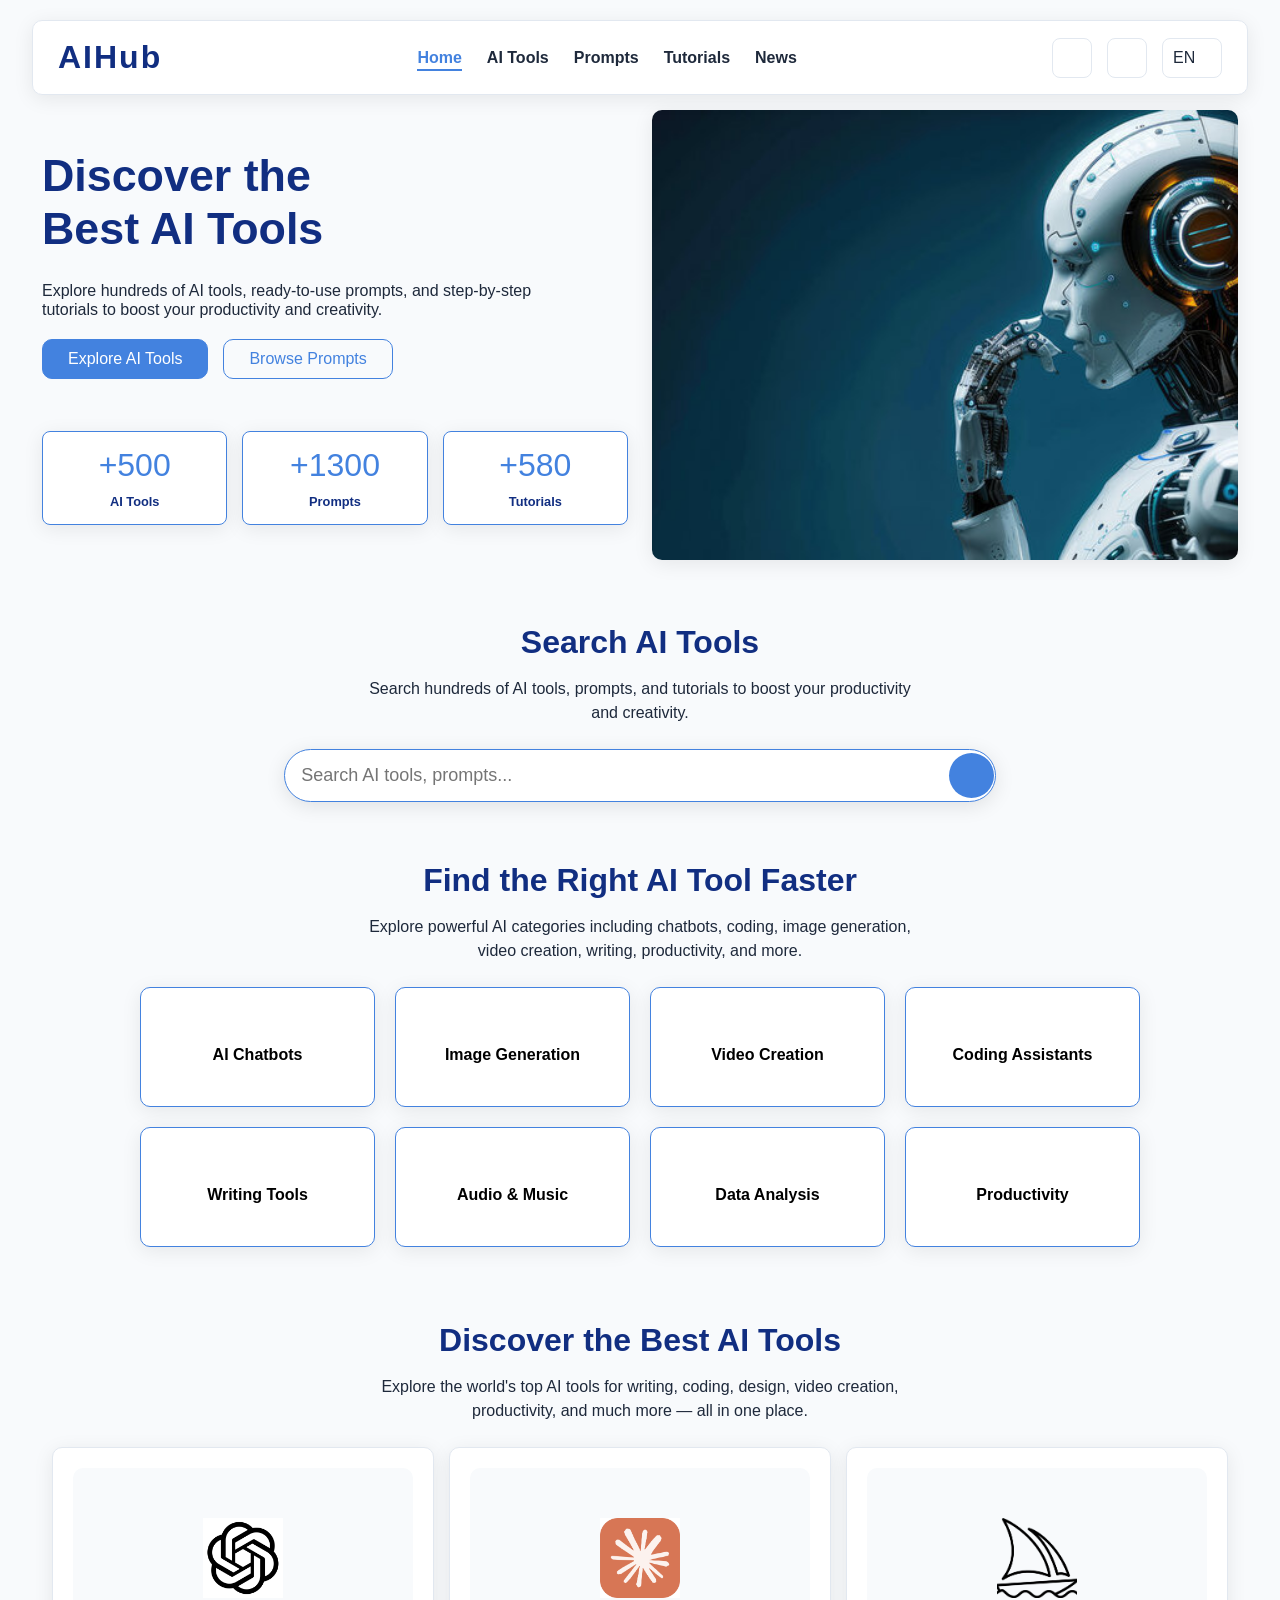
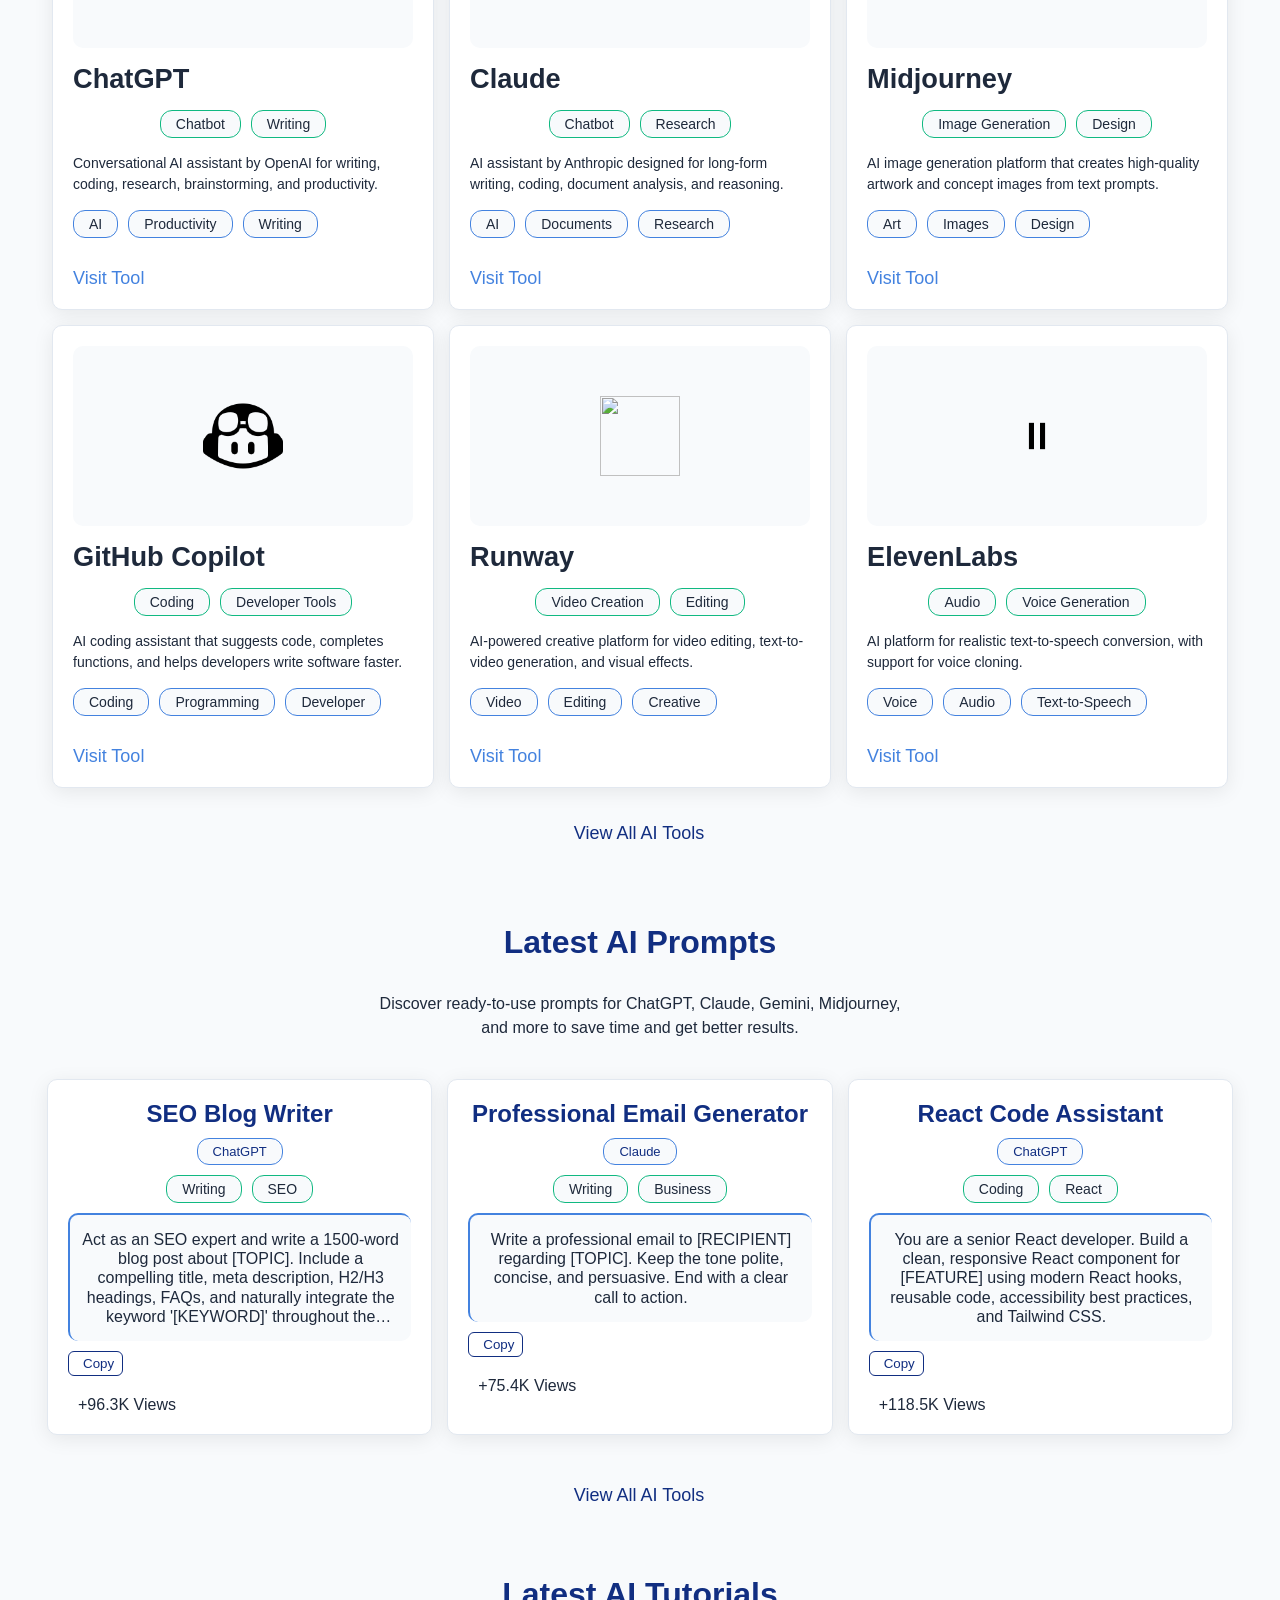
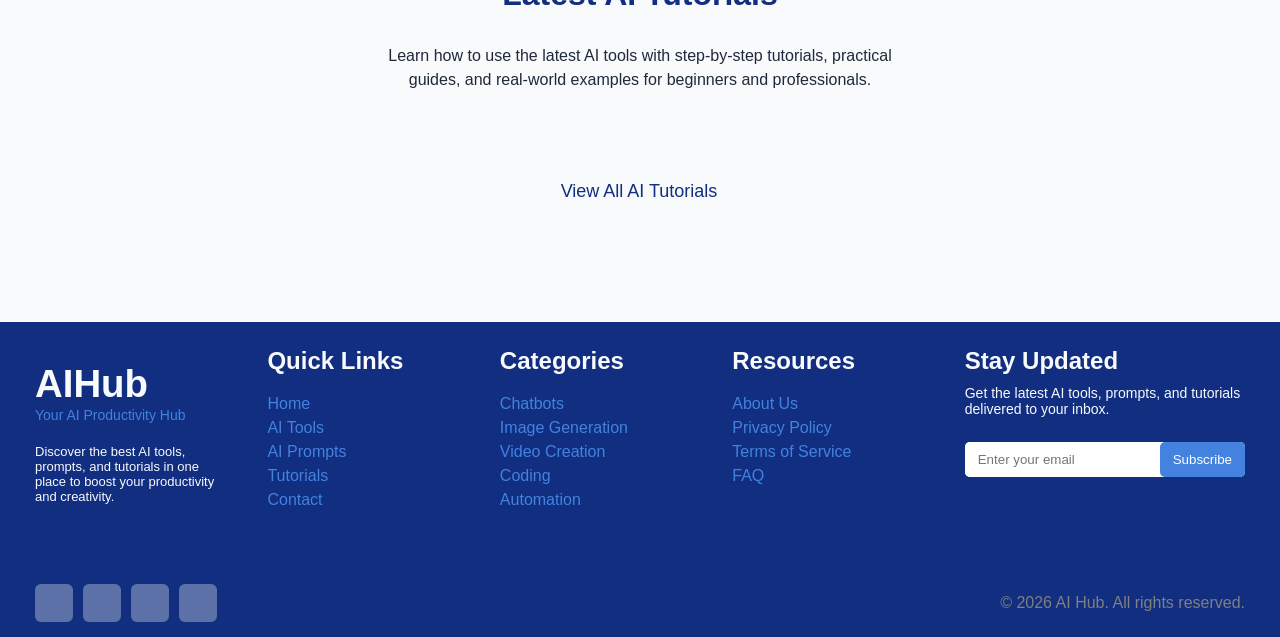
==== commit 340b9c9e: "Update index.html" ====
--- a/index.html
+++ b/index.html
@@ -7,7 +7,23 @@
       name="google-site-verification"
       content="LVx-Iyf7S69JQKcmqknAv_falQsrpifusyd_CS8xEuE"
     />
-    <title>AIHub - AI Tools & Prompts</title>
+    <title>AIHup | Discover the Best AI Tools, Prompts & Tutorials</title>
+
+<meta name="description" content="Discover the best AI tools, ChatGPT prompts, coding assistants, image generators, tutorials, and the latest AI resources in one place.">
+
+<meta name="keywords" content="AI Tools, ChatGPT, Claude, Gemini, Midjourney, AI Prompts, AI Tutorials, Coding AI, Image Generation, AIHub">
+
+<meta name="author" content="AIHup">
+
+<meta name="robots" content="index, follow">
+
+<link rel="canonical" href="https://marwannndea.github.io/AIHup/">
+
+    <meta property="og:title" content="AIHup | Best AI Tools Directory">
+<meta property="og:description" content="Explore hundreds of AI tools, prompts and tutorials.">
+<meta property="og:type" content="website">
+<meta property="og:url" content="https://marwannndea.github.io/AIHup/">
+<meta property="og:image" content="https://marwannndea.github.io/AIHup/image/banner.png">
     <link rel="stylesheet" href="css/style.css" />
 
     <!-- Google Font -->
--- a/css/style.css
+++ b/css/style.css
@@ -122,7 +122,7 @@
     gap: 15px;
 }
 
-header .icons .search, header .icons .dark-mode, header .icons .menu{
+.search, .dark-mode, header .icons .menu{
     width: 40px;
     height: 40px;
     font-size: 1.2rem;
@@ -521,6 +521,7 @@
 
 .featureds .featured .tags{
     display: flex;
+    flex-wrap: wrap;
     gap: 10px;
 }
 
@@ -662,6 +663,7 @@
 
 .category{
     display: flex;
+    flex-wrap: wrap;
     gap: 10px;
     margin: 0 auto;
 }
@@ -1075,20 +1077,19 @@
 
     .featureds .featured{
         width: 100%;
-        overflow: hidden;
     }
     header nav ul{
         flex-direction: column;
         position: absolute;
-        top: 100%;
+        top: 100px;
         left: 0;
         width: 100%;
-
         background: var(--surface);
         padding: 20px;
         text-align: center;
-
         transform: scaleY(0);
+        box-shadow: var(--shadow);
+        border-radius: 10px;
         transform-origin: top;
         transition: transform var(--transition);
     }
@@ -1118,6 +1119,12 @@
         text-align: center;
         display: flex;
         justify-content: center;
+    }
+
+    .mobile-settings{
+        display: flex;
+        gap: 20px;
+        align-items: center;
     }
 
     .hero{
@@ -1183,6 +1190,20 @@
         display: flex;
         flex-direction: column;
         gap: 20px;
+    }
+
+    header .icons .dark-mode{
+        display: none;
+    }
+
+    header .icons .lang{
+        display: none;
+    }
+}
+
+@media (min-width: 768px) {
+    .mobile-settings{
+        display: none;
     }
 }
 
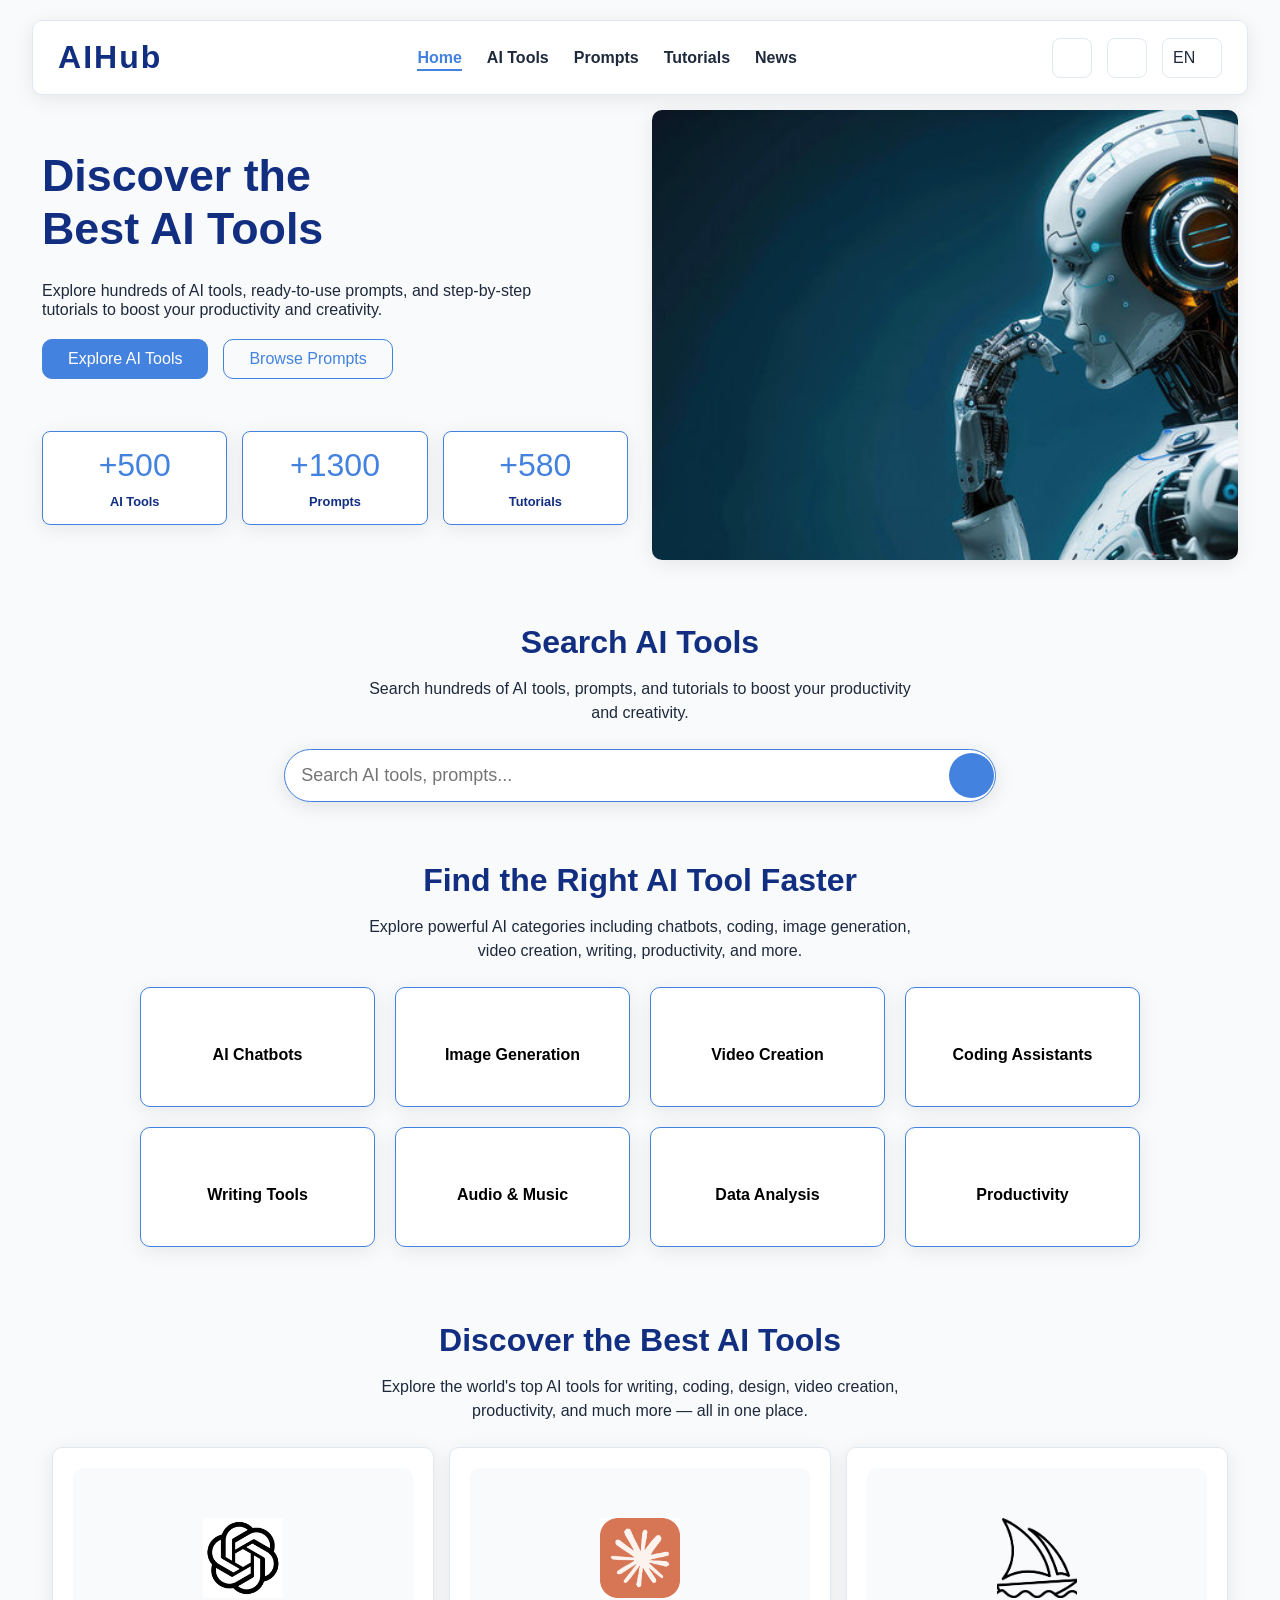
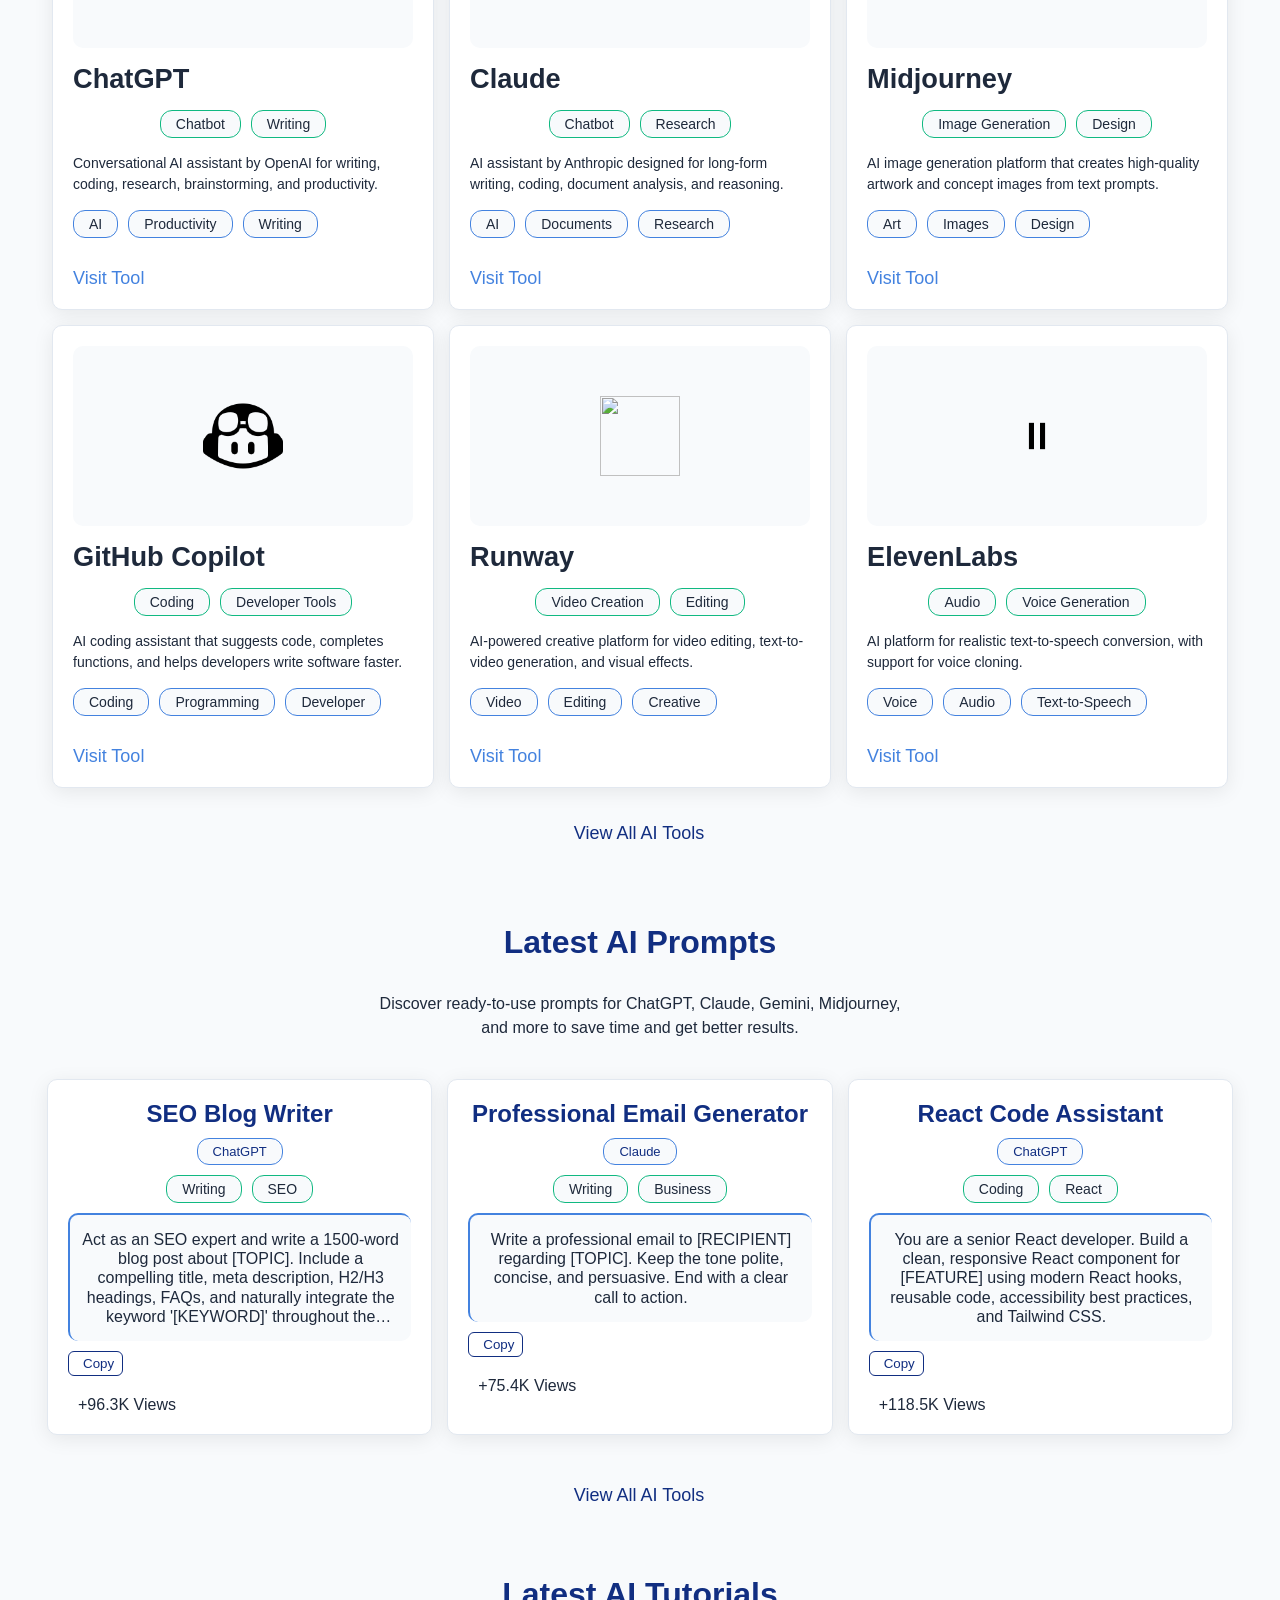
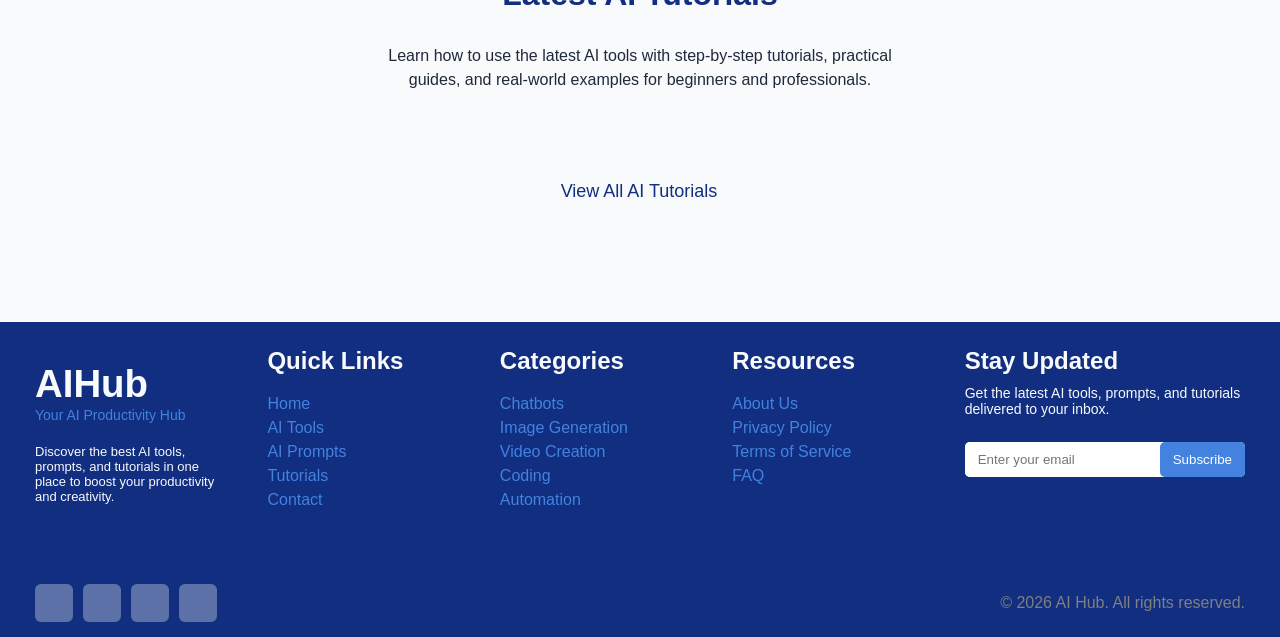
==== commit cd98d1f9: "Update index.html" ====
--- a/index.html
+++ b/index.html
@@ -18,12 +18,17 @@
 <meta name="robots" content="index, follow">
 
 <link rel="canonical" href="https://marwannndea.github.io/AIHup/">
-
+<link rel="icon" type="image/png" href="image/favicon.png" />
     <meta property="og:title" content="AIHup | Best AI Tools Directory">
 <meta property="og:description" content="Explore hundreds of AI tools, prompts and tutorials.">
 <meta property="og:type" content="website">
 <meta property="og:url" content="https://marwannndea.github.io/AIHup/">
 <meta property="og:image" content="https://marwannndea.github.io/AIHup/image/banner.png">
+
+    <meta name="twitter:card" content="summary_large_image">
+<meta name="twitter:title" content="AIHup">
+<meta name="twitter:description" content="Discover the Best AI Tools.">
+<meta name="twitter:image" content="https://marwannndea.github.io/AIHup/image/banner.png">
     <link rel="stylesheet" href="css/style.css" />
 
     <!-- Google Font -->
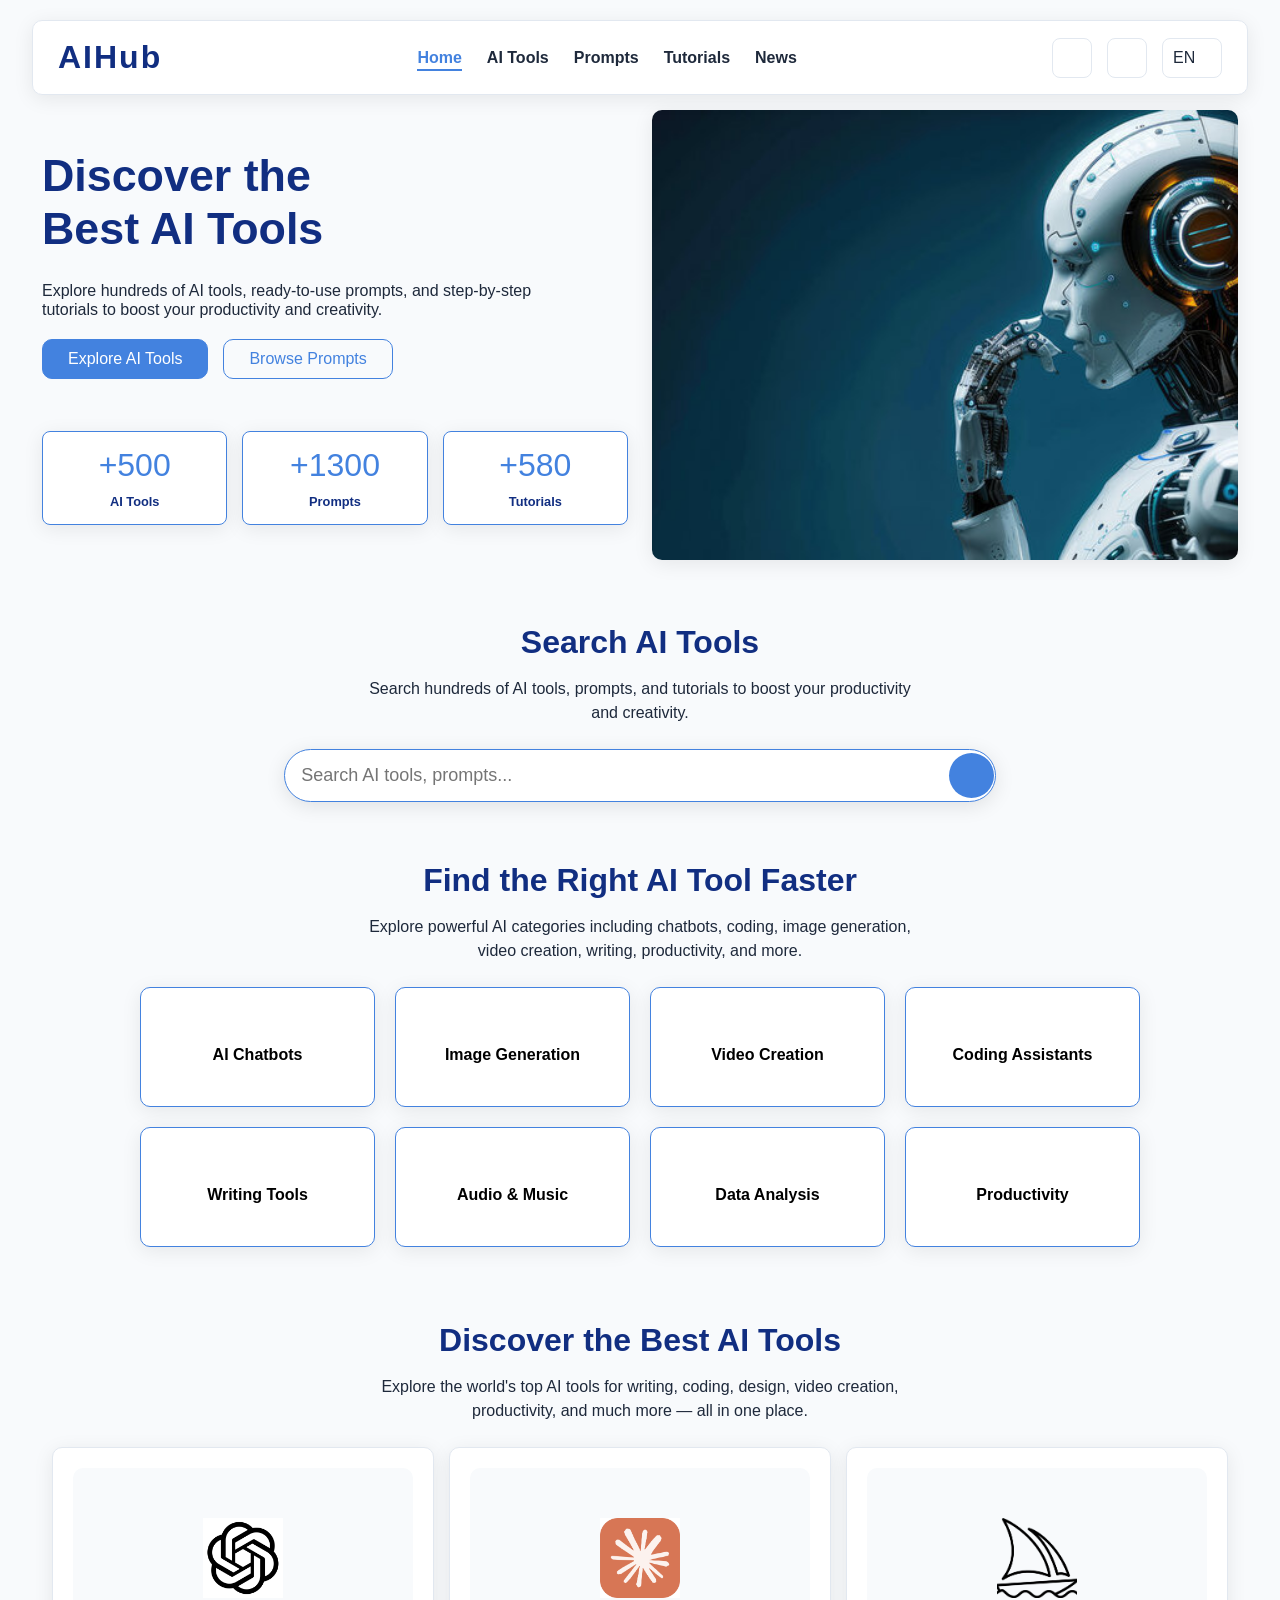
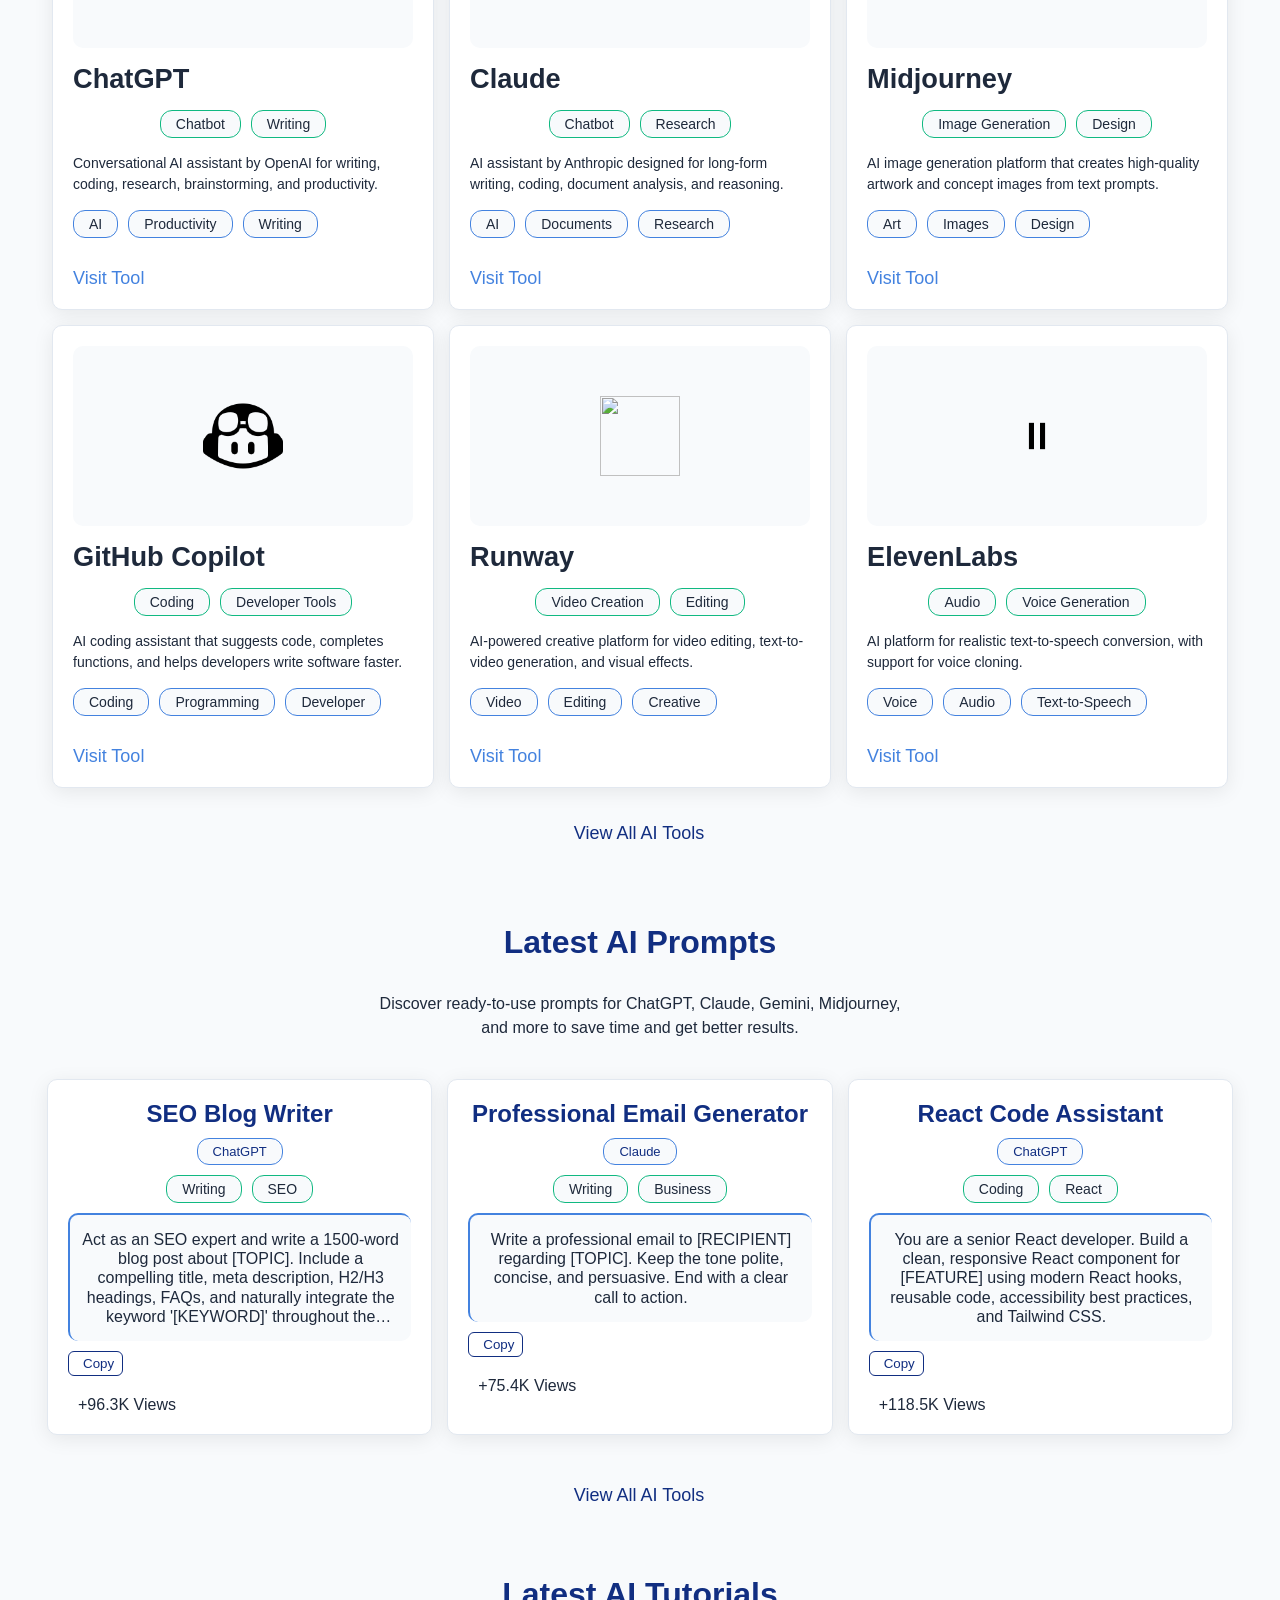
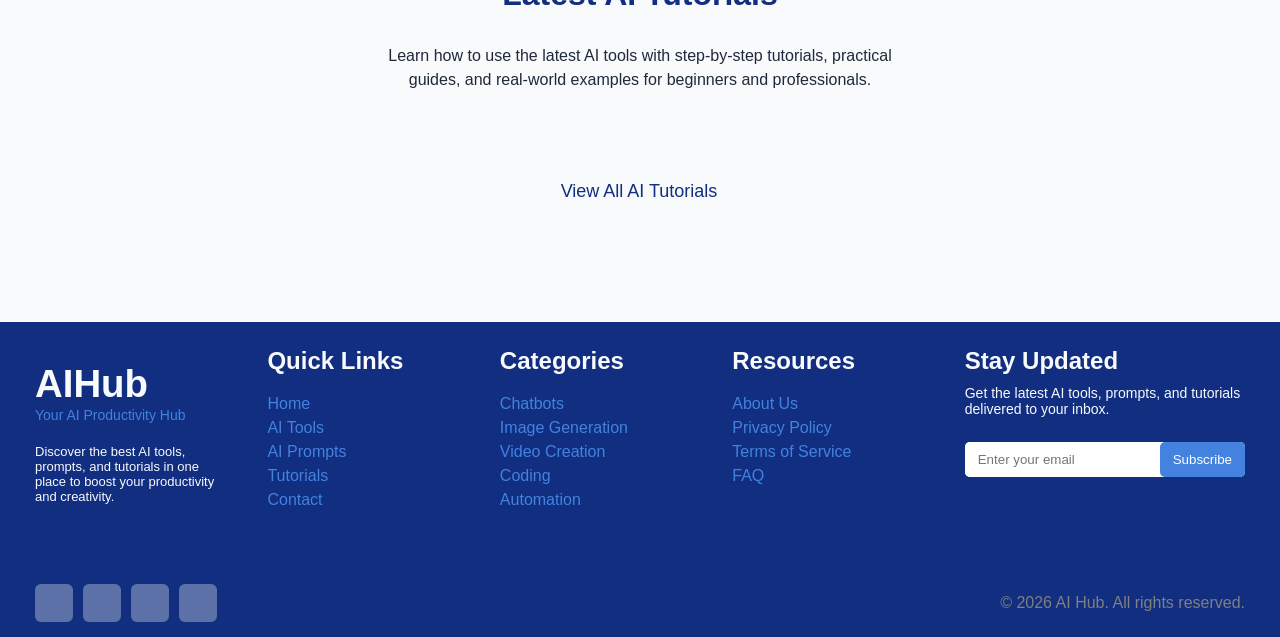
==== commit c9794f54: "Update index.html" ====
--- a/index.html
+++ b/index.html
@@ -8,6 +8,12 @@
       content="LVx-Iyf7S69JQKcmqknAv_falQsrpifusyd_CS8xEuE"
     />
     <title>AIHup | Discover the Best AI Tools, Prompts & Tutorials</title>
+
+    <meta name="theme-color" content="#0f9d58">
+    <meta name="description" content="Discover the best AI tools, ChatGPT prompts, coding assistants, image generators, tutorials, and the latest AI resources in one place.">
+    <meta name="description" content="Explore the best AI tools, ChatGPT prompts, image generators, coding assistants, productivity apps, and AI tutorials. Find the perfect AI tool for your work and creativity.">
+    <meta property="og:image" content="https://marwannndea.github.io/AIHup/image/banner.png">
+    <meta http-equiv="Content-Language" content="en">
 
 <meta name="description" content="Discover the best AI tools, ChatGPT prompts, coding assistants, image generators, tutorials, and the latest AI resources in one place.">
 
